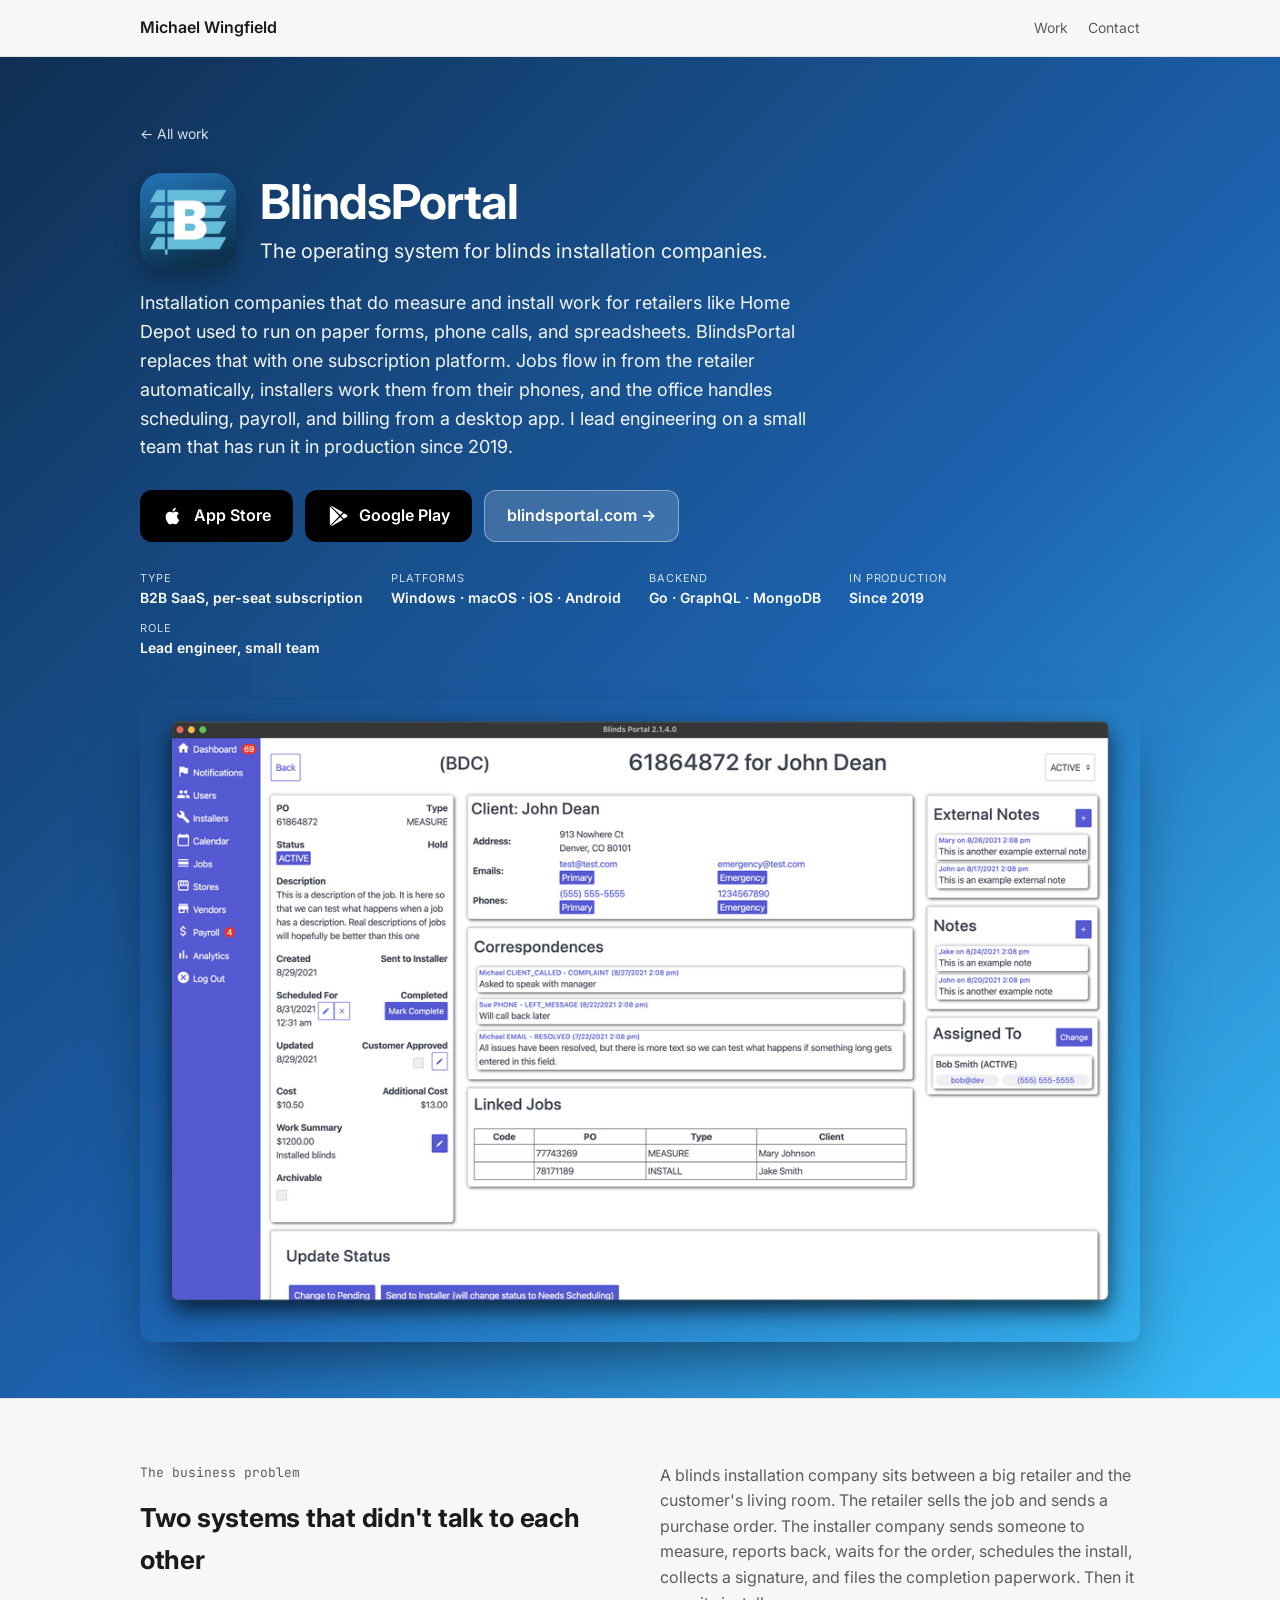
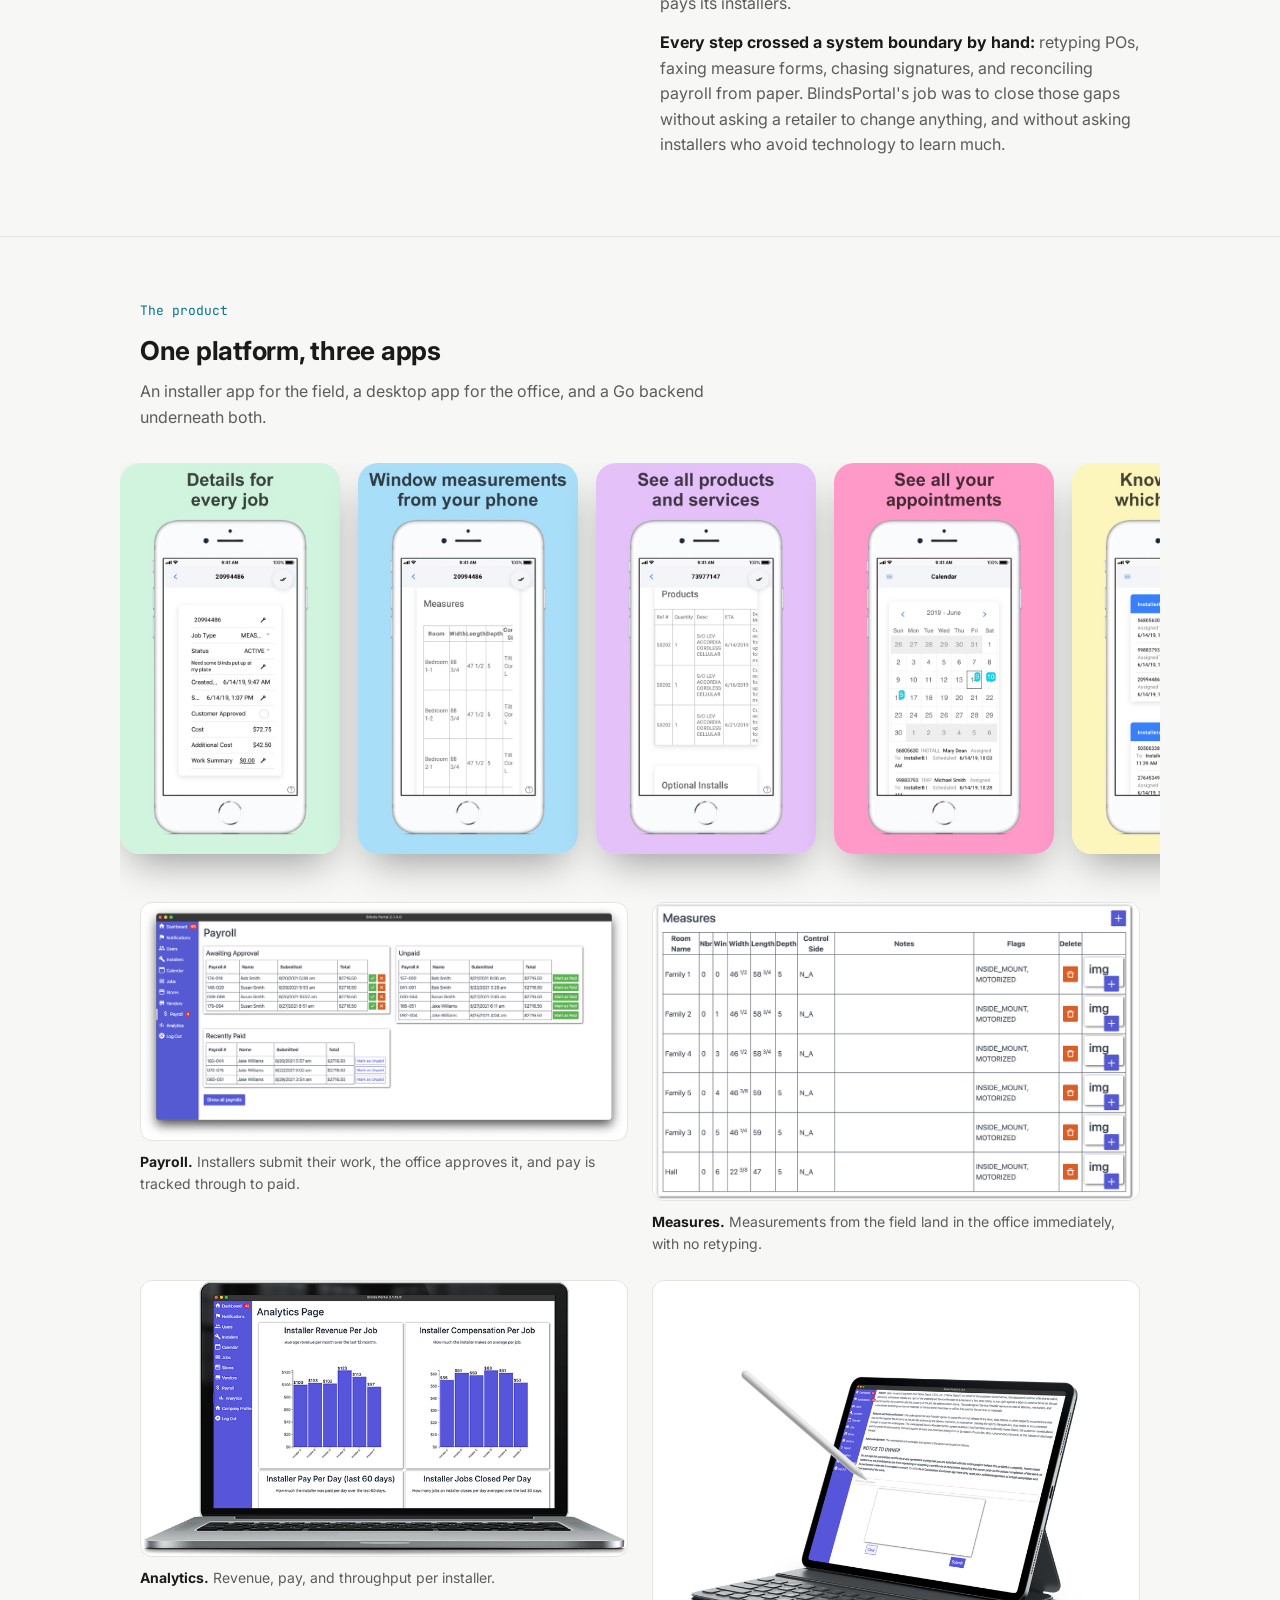
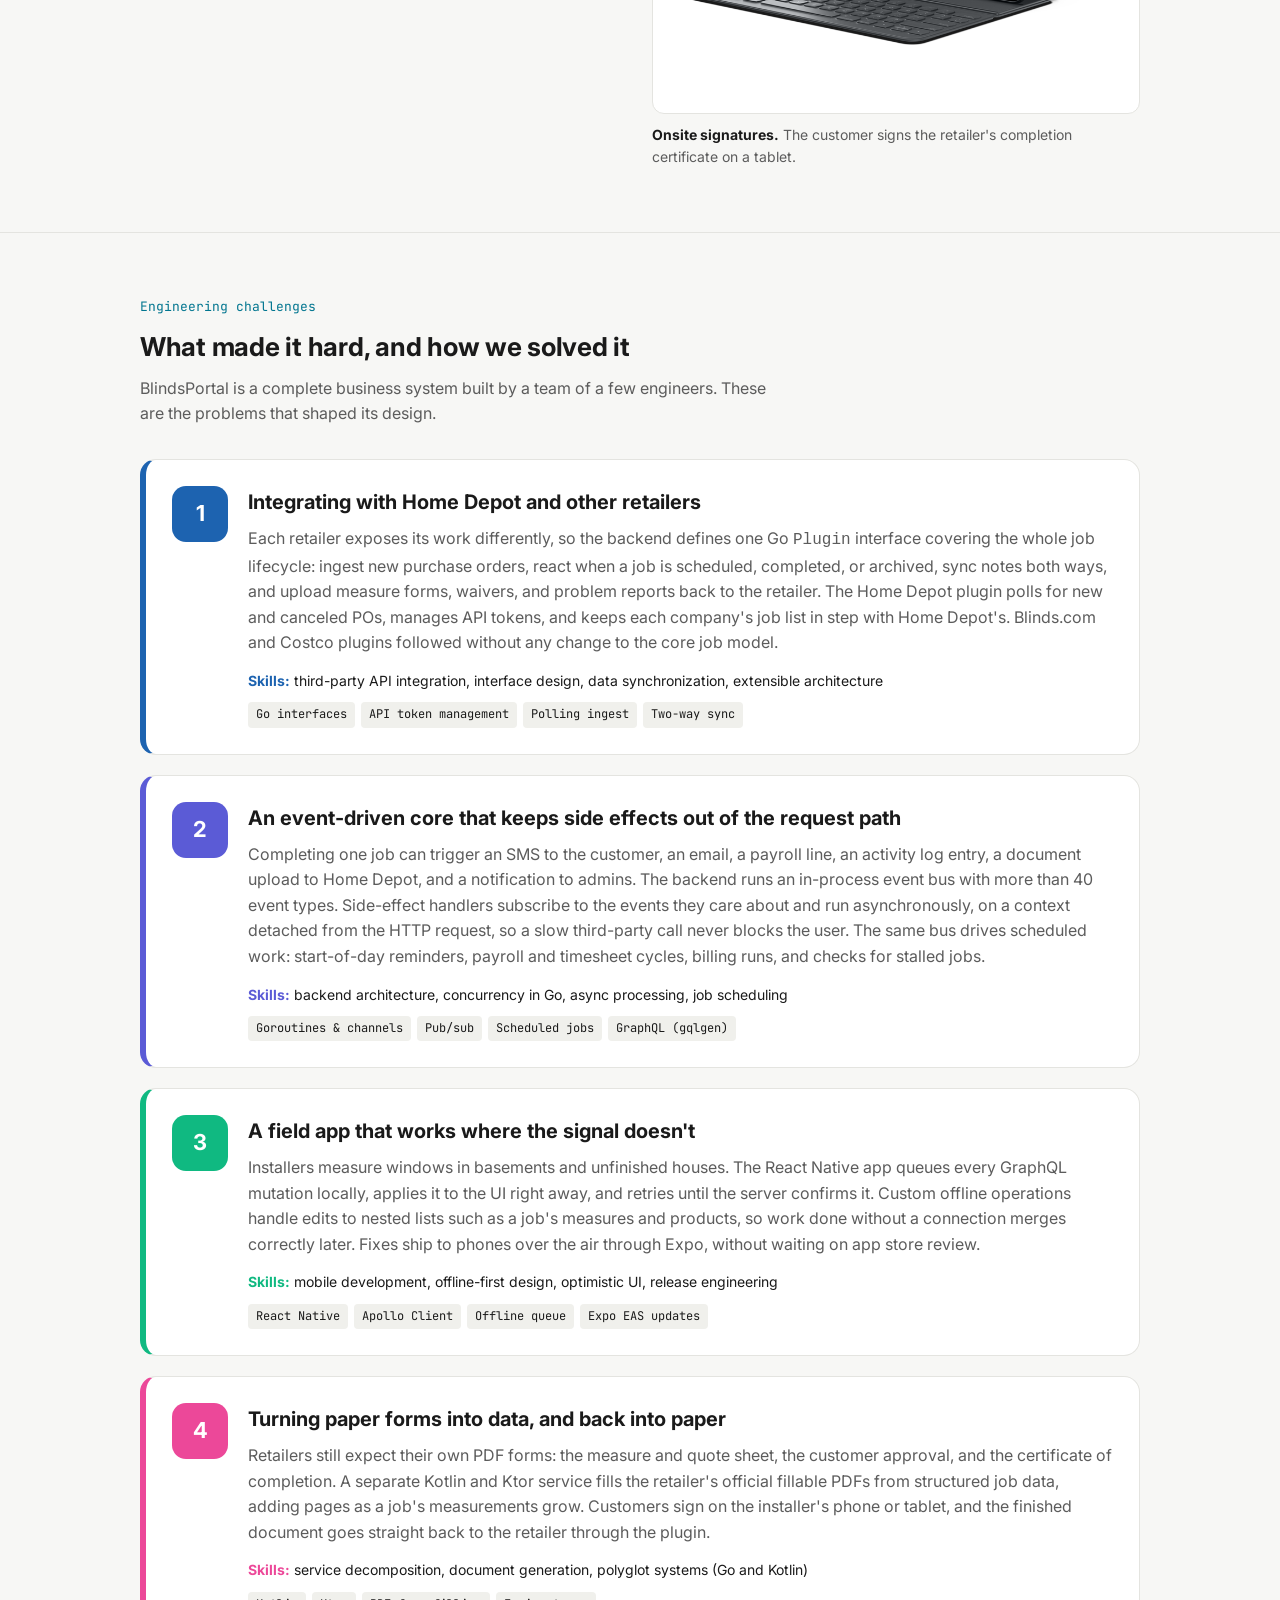
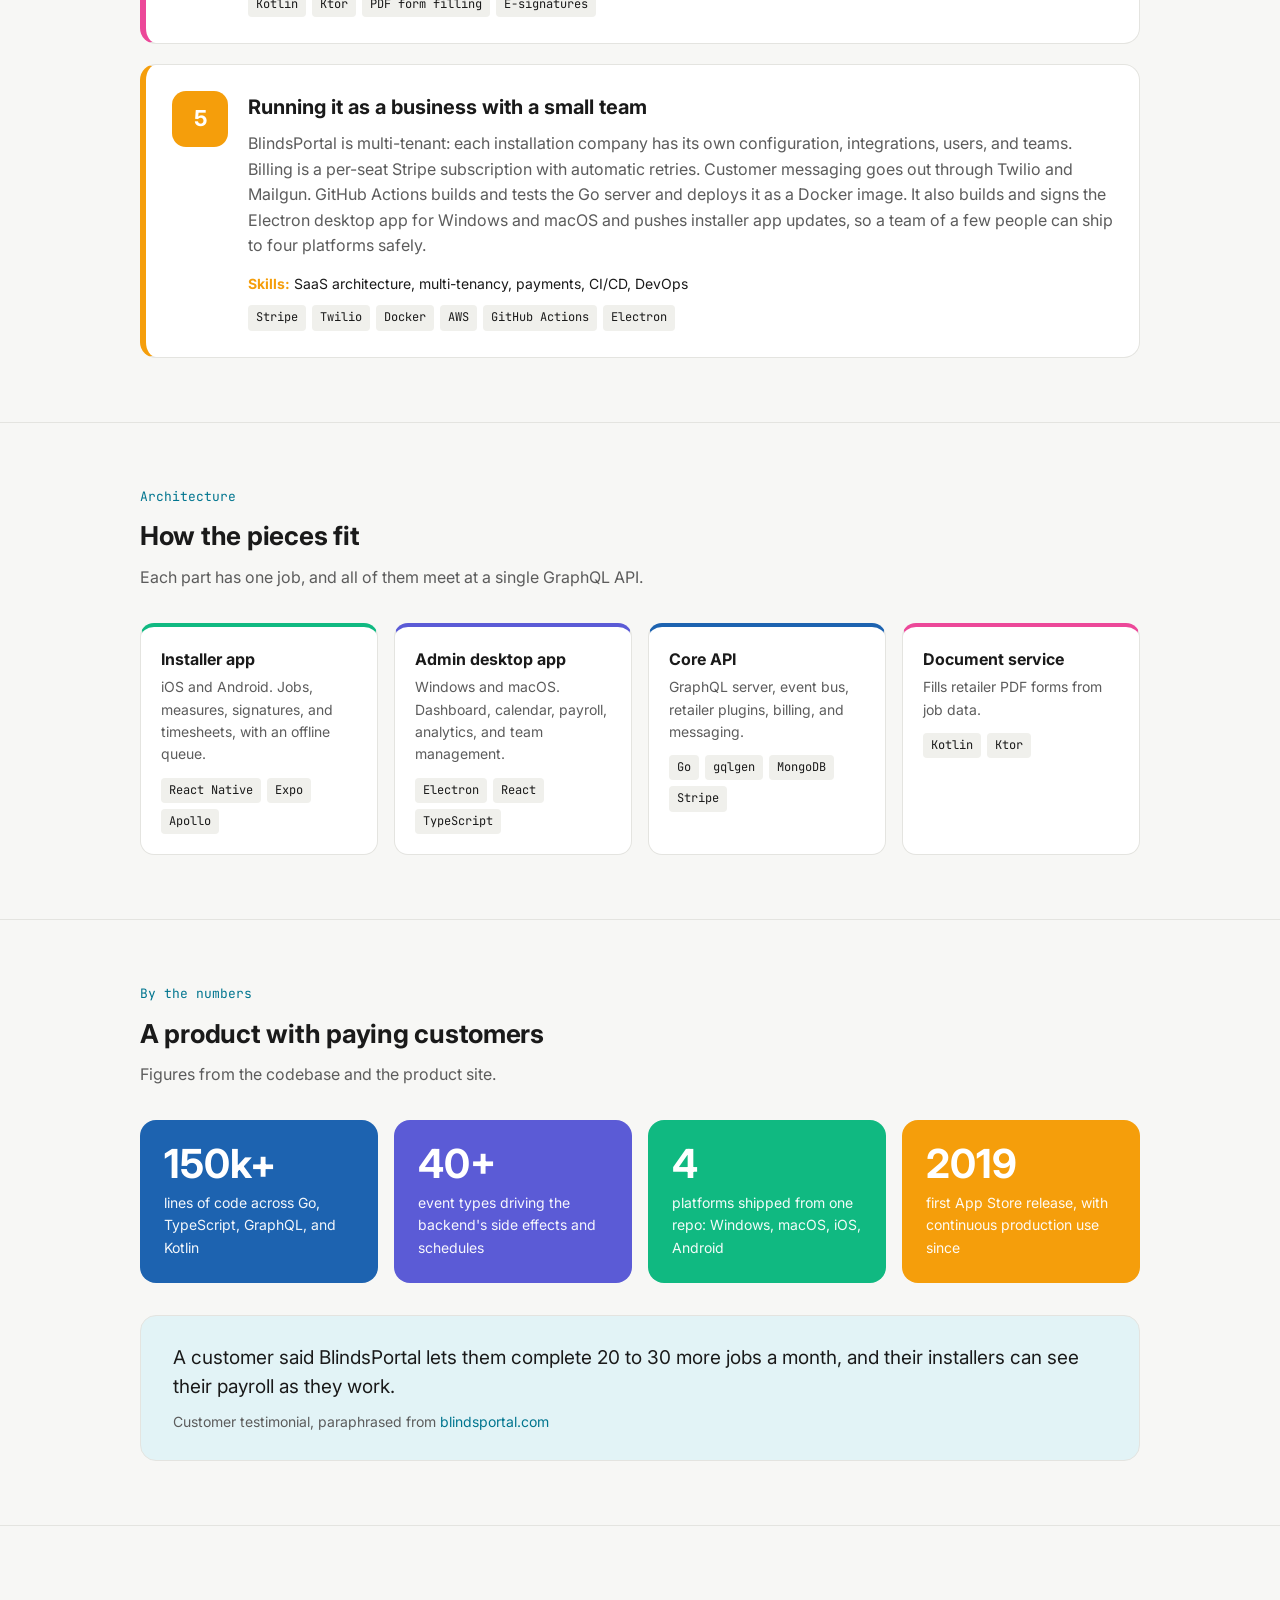
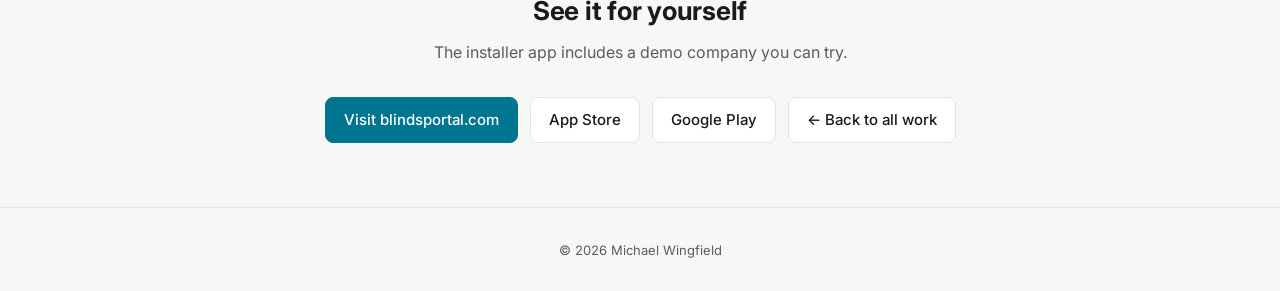
==== projects/blindsportal.html @ b5303414 "Add BlindsPortal case study and showcase tile Add a BlindsPortal case study page with installer app " ====
<!doctype html>
<html lang="en">
<head>
  <meta charset="utf-8">
  <meta name="viewport" content="width=device-width, initial-scale=1">
  <title>BlindsPortal | Michael Wingfield</title>
  <meta name="description" content="How we built BlindsPortal, a SaaS platform that runs blinds installation companies end to end and integrates directly with Home Depot.">
  <meta property="og:title" content="BlindsPortal | Michael Wingfield">
  <meta property="og:description" content="A SaaS platform for blinds installation companies: Go backend, desktop admin app, and iOS and Android installer apps.">
  <meta property="og:image" content="https://kenoshen.github.io/assets/blindsportal/desktop-job-details.png">
  <link rel="icon" href="../assets/blindsportal/icon.png">
  <link rel="preconnect" href="https://fonts.googleapis.com">
  <link rel="preconnect" href="https://fonts.gstatic.com" crossorigin>
  <link href="https://fonts.googleapis.com/css2?family=Inter:wght@400;500;600;700&family=JetBrains+Mono:wght@400;500&display=swap" rel="stylesheet">
  <link rel="stylesheet" href="../assets/css/site.css">
  <style>
    :root {
      --bp-navy: #0f2f52;
      --bp-blue: #1d63b0;
      --bp-sky: #0ea5e9;
      --bp-indigo: #5b5bd6;
      --bp-green: #10b981;
      --bp-pink: #ec4899;
      --bp-amber: #f59e0b;
      --hero-bg: linear-gradient(135deg, var(--bp-navy) 0%, var(--bp-blue) 55%, #38bdf8 100%);
    }
    .hero-desktop { max-width: 1040px; margin: 0 auto; padding: 0 20px 56px; }
    .hero-desktop img { border-radius: 12px; box-shadow: 0 30px 60px -20px rgba(0,0,0,.55); }
    .quote {
      margin: 0; padding: 28px 32px; border-radius: 16px;
      background: var(--accent-soft); border: 1px solid var(--border);
      font-size: 19px; line-height: 1.5;
    }
    .quote cite { display: block; margin-top: 10px; font-size: 14px; font-style: normal; color: var(--muted); }
  </style>
</head>
<body>
  <nav>
    <div class="wrap">
      <a class="brand" href="../index.html">Michael Wingfield</a>
      <ul>
        <li><a href="../index.html#work">Work</a></li>
        <li><a href="../index.html#contact">Contact</a></li>
      </ul>
    </div>
  </nav>

  <header class="case-hero">
    <div class="wrap">
      <a class="back" href="../index.html#work">← All work</a>
      <div class="top">
        <img class="app-icon" src="../assets/blindsportal/icon.png" alt="BlindsPortal app icon">
        <div>
          <h1>BlindsPortal</h1>
          <p class="tagline">The operating system for blinds installation companies.</p>
        </div>
      </div>
      <p class="intro">
        Installation companies that do measure and install work for retailers like Home Depot used to
        run on paper forms, phone calls, and spreadsheets. BlindsPortal replaces that with one
        subscription platform. Jobs flow in from the retailer automatically, installers work them from
        their phones, and the office handles scheduling, payroll, and billing from a desktop app. I
        lead engineering on a small team that has run it in production since 2019.
      </p>
      <div class="store-row">
        <a class="store-btn" href="https://apps.apple.com/us/app/blindsportal/id1464214548">
          <svg viewBox="0 0 24 24" aria-hidden="true"><path d="M16.37 12.6c-.02-2.3 1.88-3.4 1.96-3.46-1.07-1.56-2.73-1.77-3.32-1.8-1.41-.14-2.76.83-3.47.83-.72 0-1.82-.81-2.99-.79-1.54.02-2.96.9-3.75 2.27-1.6 2.78-.41 6.9 1.15 9.15.76 1.1 1.67 2.34 2.86 2.3 1.15-.05 1.58-.74 2.97-.74 1.38 0 1.77.74 2.98.72 1.23-.02 2.01-1.12 2.76-2.23.87-1.28 1.23-2.52 1.25-2.58-.03-.01-2.39-.92-2.4-3.66zM14.1 5.86c.63-.77 1.06-1.83.94-2.9-.91.04-2.02.61-2.67 1.37-.58.67-1.09 1.76-.96 2.8 1.02.08 2.06-.52 2.69-1.27z"/></svg>
          App Store
        </a>
        <a class="store-btn" href="https://play.google.com/store/apps/details?id=com.bytebreakstudios.blindsportal">
          <svg viewBox="0 0 24 24" aria-hidden="true"><path d="M3.6 1.8c-.3.3-.5.8-.5 1.4v17.6c0 .6.2 1.1.5 1.4l9.8-10.2L3.6 1.8zm10.9 11.3 2.8 2.9-11.5 6.6c-.5.3-1 .3-1.4.1l10.1-9.6zm0-2.2L4.4 1.3c.4-.2.9-.2 1.4.1l11.5 6.6-2.8 2.9zm3.9-2 3.2 1.8c.9.5.9 1.9 0 2.4l-3.2 1.8-3-3 3-3z"/></svg>
          Google Play
        </a>
        <a class="store-btn light" href="https://www.blindsportal.com">blindsportal.com →</a>
      </div>
      <ul class="facts">
        <li><span>Type</span><strong>B2B SaaS, per-seat subscription</strong></li>
        <li><span>Platforms</span><strong>Windows · macOS · iOS · Android</strong></li>
        <li><span>Backend</span><strong>Go · GraphQL · MongoDB</strong></li>
        <li><span>In production</span><strong>Since 2019</strong></li>
        <li><span>Role</span><strong>Lead engineer, small team</strong></li>
      </ul>
    </div>
    <div class="hero-desktop">
      <img src="../assets/blindsportal/desktop-job-details.png" alt="BlindsPortal desktop admin app showing a job with client details, correspondence, notes, and linked jobs">
    </div>
  </header>

  <section>
    <div class="wrap split">
      <div>
        <p class="eyebrow">The business problem</p>
        <h2>Two systems that didn't talk to each other</h2>
      </div>
      <div>
        <p>
          A blinds installation company sits between a big retailer and the customer's living room.
          The retailer sells the job and sends a purchase order. The installer company sends someone to
          measure, reports back, waits for the order, schedules the install, collects a signature, and
          files the completion paperwork. Then it pays its installers.
        </p>
        <p>
          <strong>Every step crossed a system boundary by hand:</strong> retyping POs, faxing measure
          forms, chasing signatures, and reconciling payroll from paper. BlindsPortal's job was to close
          those gaps without asking a retailer to change anything, and without asking installers who
          avoid technology to learn much.
        </p>
      </div>
    </div>
  </section>

  <section>
    <div class="wrap">
      <p class="eyebrow">The product</p>
      <h2>One platform, three apps</h2>
      <p class="section-sub">An installer app for the field, a desktop app for the office, and a Go backend underneath both.</p>
    </div>
    <div class="gallery" tabindex="0" aria-label="Installer app screenshots">
      <img src="../assets/blindsportal/phone-1.jpg" alt="Installer app: job details">
      <img src="../assets/blindsportal/phone-2.jpg" alt="Installer app: window measurements entered on a phone">
      <img src="../assets/blindsportal/phone-3.jpg" alt="Installer app: products and services on a job">
      <img src="../assets/blindsportal/phone-4.jpg" alt="Installer app: calendar of appointments">
      <img src="../assets/blindsportal/phone-5.jpg" alt="Installer app: dashboard of who has which job today">
    </div>
    <div class="wrap">
      <div class="screens">
        <figure>
          <img src="../assets/blindsportal/desktop-payroll-overview.png" alt="Payroll screen with approval, unpaid, and recently paid lists" loading="lazy">
          <figcaption><b>Payroll.</b> Installers submit their work, the office approves it, and pay is tracked through to paid.</figcaption>
        </figure>
        <figure>
          <img src="../assets/blindsportal/desktop-measures-admin.png" alt="Measures table in the desktop app" loading="lazy">
          <figcaption><b>Measures.</b> Measurements from the field land in the office immediately, with no retyping.</figcaption>
        </figure>
        <figure>
          <img src="../assets/blindsportal/desktop-analytics.png" alt="Analytics page with installer revenue and compensation charts" loading="lazy">
          <figcaption><b>Analytics.</b> Revenue, pay, and throughput per installer.</figcaption>
        </figure>
        <figure>
          <img src="../assets/blindsportal/desktop-blinds-portal-sign-ipad-1920x1707.png" alt="Customer signing a completion certificate on an iPad" loading="lazy">
          <figcaption><b>Onsite signatures.</b> The customer signs the retailer's completion certificate on a tablet.</figcaption>
        </figure>
      </div>
    </div>
  </section>

  <section>
    <div class="wrap">
      <p class="eyebrow">Engineering challenges</p>
      <h2>What made it hard, and how we solved it</h2>
      <p class="section-sub">BlindsPortal is a complete business system built by a team of a few engineers. These are the problems that shaped its design.</p>

      <div class="challenges">
        <article class="challenge" style="--c: var(--bp-blue)">
          <div class="num">1</div>
          <div>
            <h3>Integrating with Home Depot and other retailers</h3>
            <p>
              Each retailer exposes its work differently, so the backend defines one Go <code>Plugin</code>
              interface covering the whole job lifecycle: ingest new purchase orders, react when a job
              is scheduled, completed, or archived, sync notes both ways, and upload measure forms,
              waivers, and problem reports back to the retailer. The Home Depot plugin polls for new and
              canceled POs, manages API tokens, and keeps each company's job list in step with Home
              Depot's. Blinds.com and Costco plugins followed without any change to the core job model.
            </p>
            <p class="skill"><b>Skills:</b> third-party API integration, interface design, data synchronization, extensible architecture</p>
            <ul class="tags"><li>Go interfaces</li><li>API token management</li><li>Polling ingest</li><li>Two-way sync</li></ul>
          </div>
        </article>

        <article class="challenge" style="--c: var(--bp-indigo)">
          <div class="num">2</div>
          <div>
            <h3>An event-driven core that keeps side effects out of the request path</h3>
            <p>
              Completing one job can trigger an SMS to the customer, an email, a payroll line, an
              activity log entry, a document upload to Home Depot, and a notification to admins. The
              backend runs an in-process event bus with more than 40 event types. Side-effect handlers subscribe to
              the events they care about and run asynchronously, on a context detached from the HTTP
              request, so a slow third-party call never blocks the user. The same bus drives scheduled
              work: start-of-day reminders, payroll and timesheet cycles, billing runs, and checks for
              stalled jobs.
            </p>
            <p class="skill"><b>Skills:</b> backend architecture, concurrency in Go, async processing, job scheduling</p>
            <ul class="tags"><li>Goroutines &amp; channels</li><li>Pub/sub</li><li>Scheduled jobs</li><li>GraphQL (gqlgen)</li></ul>
          </div>
        </article>

        <article class="challenge" style="--c: var(--bp-green)">
          <div class="num">3</div>
          <div>
            <h3>A field app that works where the signal doesn't</h3>
            <p>
              Installers measure windows in basements and unfinished houses. The React Native app queues
              every GraphQL mutation locally, applies it to the UI right away, and retries until the
              server confirms it. Custom offline operations handle edits to nested lists such as a job's
              measures and products, so work done without a connection merges correctly later. Fixes ship
              to phones over the air through Expo, without waiting on app store review.
            </p>
            <p class="skill"><b>Skills:</b> mobile development, offline-first design, optimistic UI, release engineering</p>
            <ul class="tags"><li>React Native</li><li>Apollo Client</li><li>Offline queue</li><li>Expo EAS updates</li></ul>
          </div>
        </article>

        <article class="challenge" style="--c: var(--bp-pink)">
          <div class="num">4</div>
          <div>
            <h3>Turning paper forms into data, and back into paper</h3>
            <p>
              Retailers still expect their own PDF forms: the measure and quote sheet, the customer
              approval, and the certificate of completion. A separate Kotlin and Ktor service
              fills the retailer's official fillable PDFs from structured job data, adding pages as a job's
              measurements grow. Customers sign on the installer's phone or tablet, and the finished
              document goes straight back to the retailer through the plugin.
            </p>
            <p class="skill"><b>Skills:</b> service decomposition, document generation, polyglot systems (Go and Kotlin)</p>
            <ul class="tags"><li>Kotlin</li><li>Ktor</li><li>PDF form filling</li><li>E-signatures</li></ul>
          </div>
        </article>

        <article class="challenge" style="--c: var(--bp-amber)">
          <div class="num">5</div>
          <div>
            <h3>Running it as a business with a small team</h3>
            <p>
              BlindsPortal is multi-tenant: each installation company has its own configuration,
              integrations, users, and teams. Billing is a per-seat Stripe subscription with automatic
              retries. Customer messaging goes out through Twilio and Mailgun. GitHub Actions builds and
              tests the Go server and deploys it as a Docker image. It also builds and signs the
              Electron desktop app for Windows and macOS and pushes installer app updates, so a team of a few
              people can ship to four platforms safely.
            </p>
            <p class="skill"><b>Skills:</b> SaaS architecture, multi-tenancy, payments, CI/CD, DevOps</p>
            <ul class="tags"><li>Stripe</li><li>Twilio</li><li>Docker</li><li>AWS</li><li>GitHub Actions</li><li>Electron</li></ul>
          </div>
        </article>
      </div>
    </div>
  </section>

  <section>
    <div class="wrap">
      <p class="eyebrow">Architecture</p>
      <h2>How the pieces fit</h2>
      <p class="section-sub">Each part has one job, and all of them meet at a single GraphQL API.</p>
      <div class="stack">
        <div class="layer" style="--c: var(--bp-green)">
          <h3>Installer app</h3>
          <p>iOS and Android. Jobs, measures, signatures, and timesheets, with an offline queue.</p>
          <ul class="tags"><li>React Native</li><li>Expo</li><li>Apollo</li></ul>
        </div>
        <div class="layer" style="--c: var(--bp-indigo)">
          <h3>Admin desktop app</h3>
          <p>Windows and macOS. Dashboard, calendar, payroll, analytics, and team management.</p>
          <ul class="tags"><li>Electron</li><li>React</li><li>TypeScript</li></ul>
        </div>
        <div class="layer" style="--c: var(--bp-blue)">
          <h3>Core API</h3>
          <p>GraphQL server, event bus, retailer plugins, billing, and messaging.</p>
          <ul class="tags"><li>Go</li><li>gqlgen</li><li>MongoDB</li><li>Stripe</li></ul>
        </div>
        <div class="layer" style="--c: var(--bp-pink)">
          <h3>Document service</h3>
          <p>Fills retailer PDF forms from job data.</p>
          <ul class="tags"><li>Kotlin</li><li>Ktor</li></ul>
        </div>
      </div>
    </div>
  </section>

  <section>
    <div class="wrap">
      <p class="eyebrow">By the numbers</p>
      <h2>A product with paying customers</h2>
      <p class="section-sub">Figures from the codebase and the product site.</p>
      <div class="stats">
        <div class="stat" style="background: var(--bp-blue)"><div class="big">150k+</div><p>lines of code across Go, TypeScript, GraphQL, and Kotlin</p></div>
        <div class="stat" style="background: var(--bp-indigo)"><div class="big">40+</div><p>event types driving the backend's side effects and schedules</p></div>
        <div class="stat" style="background: var(--bp-green)"><div class="big">4</div><p>platforms shipped from one repo: Windows, macOS, iOS, Android</p></div>
        <div class="stat" style="background: var(--bp-amber)"><div class="big">2019</div><p>first App Store release, with continuous production use since</p></div>
      </div>
      <blockquote class="quote" style="margin-top:32px">
        A customer said BlindsPortal lets them complete 20 to 30 more jobs a month, and their installers can see their payroll as they work.
        <cite>Customer testimonial, paraphrased from <a href="https://www.blindsportal.com">blindsportal.com</a></cite>
      </blockquote>
    </div>
  </section>

  <section class="next">
    <div class="wrap">
      <h2>See it for yourself</h2>
      <p class="section-sub">The installer app includes a demo company you can try.</p>
      <div class="cta">
        <a class="btn primary" href="https://www.blindsportal.com">Visit blindsportal.com</a>
        <a class="btn" href="https://apps.apple.com/us/app/blindsportal/id1464214548">App Store</a>
        <a class="btn" href="https://play.google.com/store/apps/details?id=com.bytebreakstudios.blindsportal">Google Play</a>
        <a class="btn" href="../index.html#work">← Back to all work</a>
      </div>
    </div>
  </section>

  <footer>© 2026 Michael Wingfield</footer>
</body>
</html>
---- assets/css/site.css ----
:root {
  --bg: #f7f7f5;
  --surface: #ffffff;
  --text: #1a1a1a;
  --muted: #5c5c5c;
  --border: #e4e4e0;
  --accent: #00758f;
  --accent-soft: #e2f3f6;
  --tag-bg: #f0f0ec;
  --on-accent: #ffffff;
}
@media (prefers-color-scheme: dark) {
  :root {
    --bg: #0f1113;
    --surface: #171a1d;
    --text: #e8e8e6;
    --muted: #9a9a96;
    --border: #262a2e;
    --accent: #4fc3dc;
    --accent-soft: #12303a;
    --tag-bg: #1f2327;
    --on-accent: #0f1113;
  }
}
* { box-sizing: border-box; }
html { scroll-behavior: smooth; }
body {
  margin: 0;
  background: var(--bg);
  color: var(--text);
  font: 16px/1.6 Inter, system-ui, -apple-system, sans-serif;
  -webkit-font-smoothing: antialiased;
}
img { max-width: 100%; display: block; }
a { color: var(--accent); text-decoration: none; }
a:hover { text-decoration: underline; }
.wrap { max-width: 1040px; margin: 0 auto; padding: 0 20px; }

nav {
  position: sticky; top: 0; z-index: 10;
  background: color-mix(in srgb, var(--bg) 85%, transparent);
  backdrop-filter: blur(8px);
  border-bottom: 1px solid var(--border);
}
nav .wrap { display: flex; justify-content: space-between; align-items: center; height: 56px; }
nav .brand { font-weight: 600; color: var(--text); }
nav ul { display: flex; gap: 20px; list-style: none; margin: 0; padding: 0; font-size: 14px; }
nav ul a { color: var(--muted); }
nav ul a:hover { color: var(--text); text-decoration: none; }

h1 { font-size: clamp(32px, 6vw, 48px); line-height: 1.1; margin: 0 0 16px; letter-spacing: -0.02em; }
h2 { font-size: 26px; margin: 0 0 8px; letter-spacing: -0.01em; }
.eyebrow { font-family: "JetBrains Mono", monospace; font-size: 13px; color: var(--accent); margin: 0 0 8px; }
.section-sub { color: var(--muted); margin: 0 0 32px; max-width: 640px; }
section { padding: 64px 0; border-top: 1px solid var(--border); }

.cta { display: flex; flex-wrap: wrap; gap: 12px; }
.btn {
  display: inline-flex; align-items: center; gap: 8px;
  padding: 10px 18px; border-radius: 8px; font-weight: 500; font-size: 15px;
  border: 1px solid var(--border); color: var(--text); background: var(--surface);
}
.btn:hover { text-decoration: none; border-color: var(--accent); }
.btn.primary { background: var(--accent); color: var(--on-accent); border-color: var(--accent); }
.btn svg { width: 18px; height: 18px; fill: currentColor; }

.tags { display: flex; flex-wrap: wrap; gap: 6px; list-style: none; margin: 0; padding: 0; }
.tags li { font-family: "JetBrains Mono", monospace; font-size: 12px; background: var(--tag-bg); padding: 3px 8px; border-radius: 4px; }

footer { padding: 32px 0; text-align: center; color: var(--muted); font-size: 13px; border-top: 1px solid var(--border); }

/* Project showcase tiles (home page) */
.showcase {
  position: relative; overflow: hidden;
  display: grid; grid-template-columns: 1fr 1fr; align-items: center; gap: 24px;
  min-height: 380px; padding: 40px;
  border-radius: 24px; color: #fff;
  box-shadow: 0 20px 50px -20px rgba(30, 60, 140, .45);
  transition: transform .25s ease, box-shadow .25s ease;
}
.showcase:hover { text-decoration: none; transform: translateY(-4px); box-shadow: 0 28px 60px -20px rgba(30, 60, 140, .6); }
.showcase .badge-row { display: flex; align-items: center; gap: 14px; margin-bottom: 18px; }
.showcase .app-icon { width: 64px; height: 64px; border-radius: 15px; box-shadow: 0 6px 16px rgba(0,0,0,.25); }
.showcase .kicker { font-size: 13px; font-weight: 600; text-transform: uppercase; letter-spacing: .08em; opacity: .9; }
.showcase h3 { font-size: clamp(30px, 5vw, 42px); line-height: 1.05; margin: 0 0 12px; letter-spacing: -0.02em; }
.showcase p { font-size: 17px; margin: 0 0 20px; opacity: .95; max-width: 420px; }
.showcase .pills { display: flex; flex-wrap: wrap; gap: 8px; margin-bottom: 26px; list-style: none; padding: 0; }
.showcase .pills li { font-size: 13px; font-weight: 500; padding: 4px 12px; border-radius: 999px; background: rgba(255,255,255,.18); border: 1px solid rgba(255,255,255,.3); }
.showcase .go {
  display: inline-flex; align-items: center; gap: 8px;
  font-weight: 600; padding: 12px 20px; border-radius: 999px;
  background: #fff; color: #1e3a8a;
  transition: gap .2s ease;
}
.showcase:hover .go { gap: 14px; }
.showcase .shots { position: relative; height: 340px; }
.showcase .shots img {
  position: absolute; top: 50%; left: 50%;
  width: 150px; border-radius: 16px;
  box-shadow: 0 16px 36px rgba(0,0,0,.3);
  transition: transform .35s ease;
}
.showcase .shots img:nth-child(1) { transform: translate(-130%, -46%) rotate(-8deg); }
.showcase .shots img:nth-child(2) { transform: translate(-50%, -54%); z-index: 2; width: 165px; }
.showcase .shots img:nth-child(3) { transform: translate(30%, -46%) rotate(8deg); }
.showcase:hover .shots img:nth-child(1) { transform: translate(-145%, -46%) rotate(-11deg); }
.showcase:hover .shots img:nth-child(2) { transform: translate(-50%, -58%) scale(1.03); }
.showcase:hover .shots img:nth-child(3) { transform: translate(45%, -46%) rotate(11deg); }
.showcase .sparkle { position: absolute; color: #facc15; opacity: .9; pointer-events: none; }

.showcase.hichore { background: linear-gradient(135deg, #14b8a6 0%, #2f8fe0 50%, #8b5cf6 100%); }
.showcase.blindsportal { background: linear-gradient(135deg, #0f2f52 0%, #1d63b0 55%, #38bdf8 100%); }

/* Desktop + phone composition for SaaS tiles */
.showcase .shots.devices img { width: auto; border-radius: 10px; }
.showcase .shots.devices img:nth-child(1) { width: 92%; transform: translate(-56%, -60%); }
.showcase .shots.devices img:nth-child(2) { width: 118px; transform: translate(40%, -18%) rotate(5deg); z-index: 2; border-radius: 14px; }
.showcase .shots.devices img:nth-child(3) { width: 108px; transform: translate(-150%, -10%) rotate(-6deg); z-index: 2; border-radius: 14px; }
.showcase:hover .shots.devices img:nth-child(1) { transform: translate(-56%, -64%) scale(1.02); }
.showcase:hover .shots.devices img:nth-child(2) { transform: translate(52%, -20%) rotate(8deg); }
.showcase:hover .shots.devices img:nth-child(3) { transform: translate(-165%, -12%) rotate(-9deg); }

@media (max-width: 760px) {
  .showcase { grid-template-columns: 1fr; padding: 28px 22px; }
  .showcase .shots { height: 280px; }
  .showcase .shots img { width: 120px; }
  .showcase .shots img:nth-child(2) { width: 132px; }
  .showcase .shots.devices img:nth-child(1) { width: 100%; }
  .showcase .shots.devices img:nth-child(2) { width: 96px; }
  .showcase .shots.devices img:nth-child(3) { width: 88px; }
}

/* Case study pages. Each page sets --hero-bg and its own accent colors. */
.case-hero {
  color: #fff;
  background: var(--hero-bg);
  padding: 64px 0 0;
  overflow: hidden;
}
.case-hero .back { color: rgba(255,255,255,.85); font-size: 14px; display: inline-block; margin-bottom: 28px; }
.case-hero .top { display: flex; gap: 24px; align-items: center; margin-bottom: 20px; }
.case-hero .app-icon { width: 96px; height: 96px; border-radius: 22px; box-shadow: 0 10px 24px rgba(0,0,0,.25); flex-shrink: 0; }
.case-hero h1 { margin: 0 0 6px; }
.case-hero .tagline { font-size: 20px; opacity: .95; margin: 0; }
.case-hero .intro { font-size: 18px; max-width: 680px; margin: 0 0 28px; opacity: .95; }
.store-row { display: flex; flex-wrap: wrap; gap: 12px; }
.store-btn {
  display: inline-flex; align-items: center; gap: 10px;
  background: #000; color: #fff; padding: 12px 22px; border-radius: 12px;
  font-weight: 600; font-size: 16px;
}
.store-btn:hover { text-decoration: none; background: #1a1a1a; }
.store-btn.light { background: rgba(255,255,255,.16); border: 1px solid rgba(255,255,255,.4); }
.store-btn.light:hover { background: rgba(255,255,255,.26); }
.store-btn svg { width: 22px; height: 22px; fill: #fff; }
.facts { display: flex; flex-wrap: wrap; gap: 10px 28px; margin: 28px 0 40px; padding: 0; list-style: none; font-size: 14px; }
.facts li span { display: block; text-transform: uppercase; letter-spacing: .08em; font-size: 11px; opacity: .8; }
.facts li strong { font-weight: 600; }

.gallery {
  display: flex; gap: 18px; overflow-x: auto; scroll-snap-type: x mandatory;
  padding: 0 20px 48px; margin: 0 auto; max-width: 1040px;
  scrollbar-width: thin;
}
.gallery img {
  flex: 0 0 auto; width: 220px; border-radius: 20px; scroll-snap-align: start;
  box-shadow: 0 18px 40px -12px rgba(0,0,0,.4);
}

.split { display: grid; grid-template-columns: 1fr 1fr; gap: 40px; align-items: start; }
.split p { color: var(--muted); margin: 0 0 14px; }
.split p strong { color: var(--text); }

.challenges { display: grid; gap: 20px; }
.challenge {
  display: grid; grid-template-columns: 56px 1fr; gap: 20px;
  background: var(--surface); border: 1px solid var(--border); border-radius: 16px; padding: 26px;
  border-left: 6px solid var(--c);
}
.challenge .num {
  width: 56px; height: 56px; border-radius: 14px; display: grid; place-items: center;
  background: var(--c); color: #fff; font-weight: 700; font-size: 22px;
}
.challenge h3 { margin: 0 0 8px; font-size: 20px; }
.challenge p { margin: 0 0 12px; color: var(--muted); }
.challenge .skill { font-size: 14px; margin: 14px 0 10px; color: var(--text); }
.challenge .skill b { color: var(--c); }

.stats { display: grid; grid-template-columns: repeat(auto-fit, minmax(200px, 1fr)); gap: 16px; }
.stat { border-radius: 16px; padding: 24px; color: #fff; }
.stat .big { font-size: 40px; font-weight: 700; line-height: 1; margin-bottom: 8px; }
.stat p { margin: 0; font-size: 14px; opacity: .95; }

.screens { display: grid; grid-template-columns: repeat(2, 1fr); gap: 24px; }
.screens figure { margin: 0; }
.screens img { border-radius: 12px; border: 1px solid var(--border); background: #fff; }
.screens figcaption { font-size: 14px; color: var(--muted); margin-top: 10px; }
.screens figcaption b { color: var(--text); }
.screens .wide { grid-column: 1 / -1; }

.stack { display: grid; grid-template-columns: repeat(auto-fit, minmax(220px, 1fr)); gap: 16px; }
.stack .layer { background: var(--surface); border: 1px solid var(--border); border-radius: 14px; padding: 20px; border-top: 4px solid var(--c); }
.stack .layer h3 { margin: 0 0 4px; font-size: 16px; }
.stack .layer p { margin: 0 0 12px; font-size: 14px; color: var(--muted); }

.next { text-align: center; }
.next .cta { justify-content: center; }
.next .section-sub { margin-left: auto; margin-right: auto; }

@media (max-width: 760px) {
  .split { grid-template-columns: 1fr; gap: 16px; }
  .challenge { grid-template-columns: 1fr; padding: 22px; }
  .case-hero .top { flex-direction: column; align-items: flex-start; }
  .case-hero .app-icon { width: 76px; height: 76px; border-radius: 18px; }
  .gallery img { width: 170px; }
  .screens { grid-template-columns: 1fr; }
}
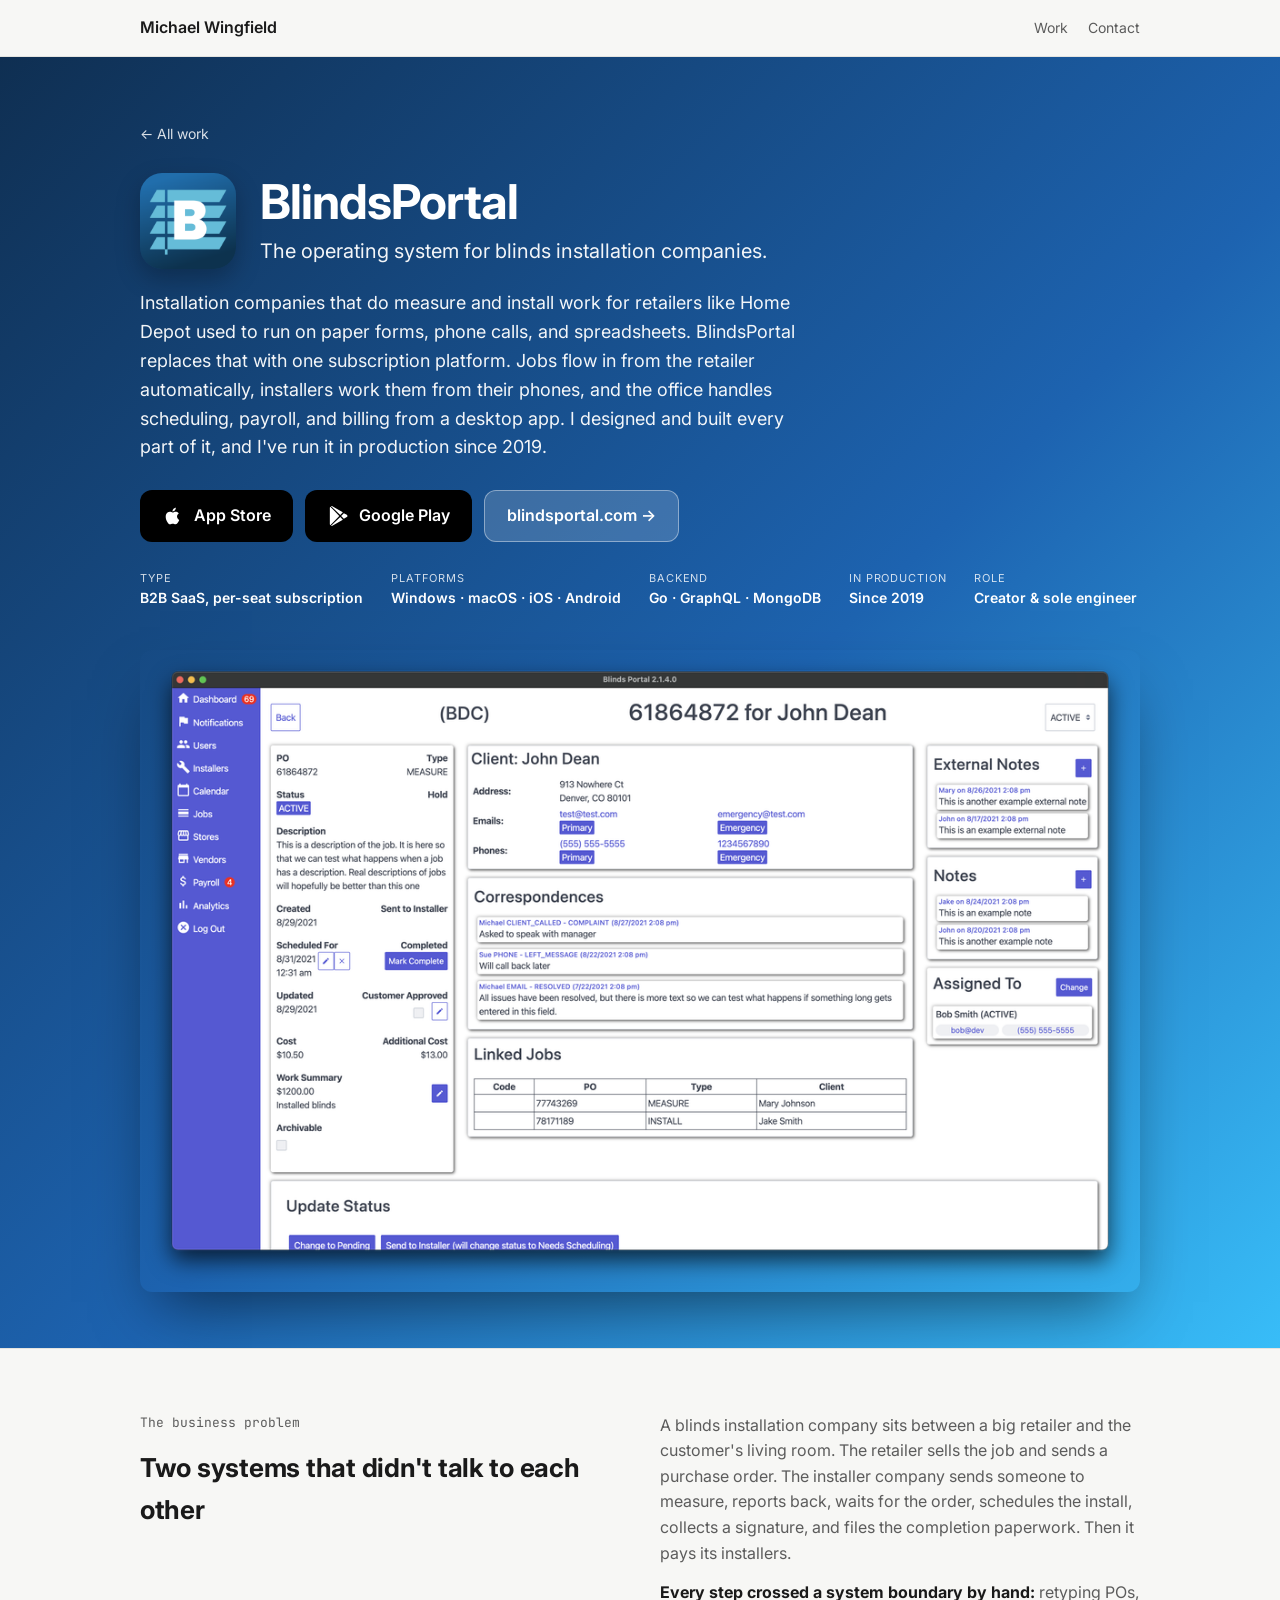
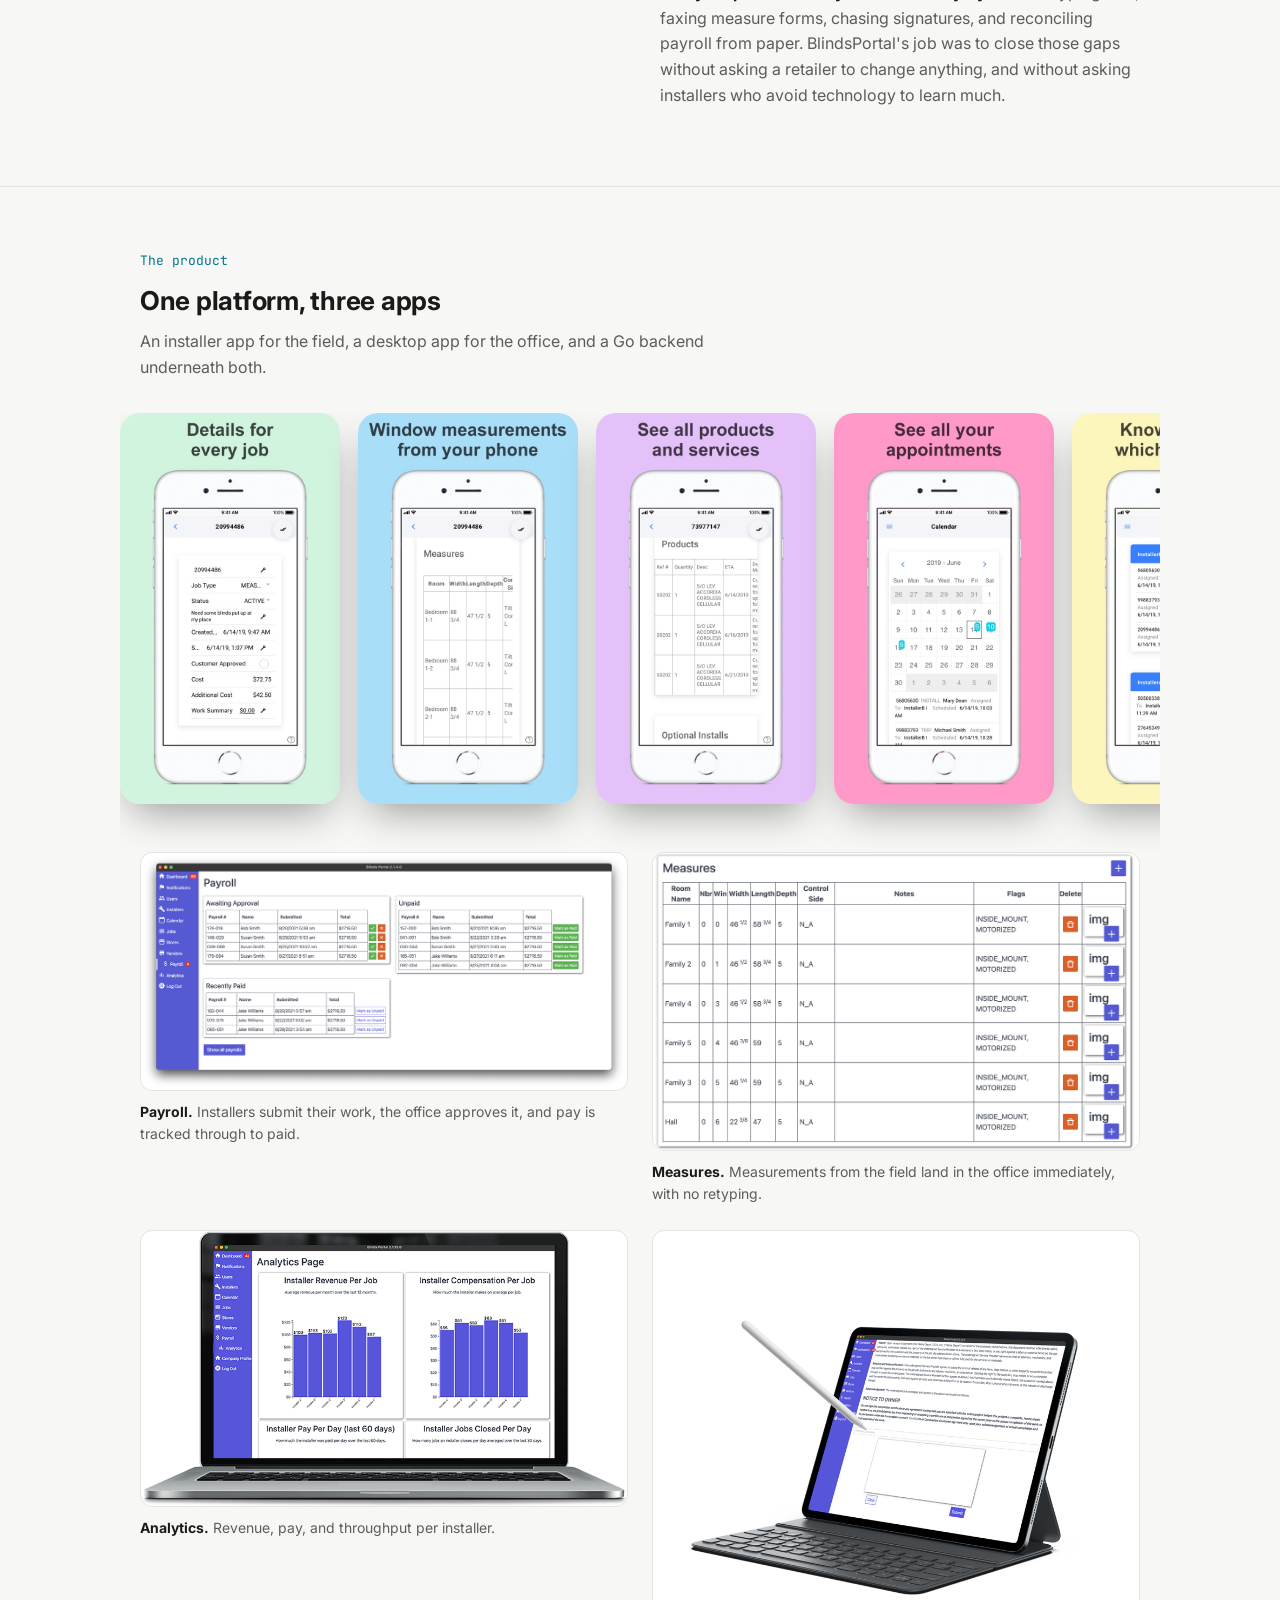
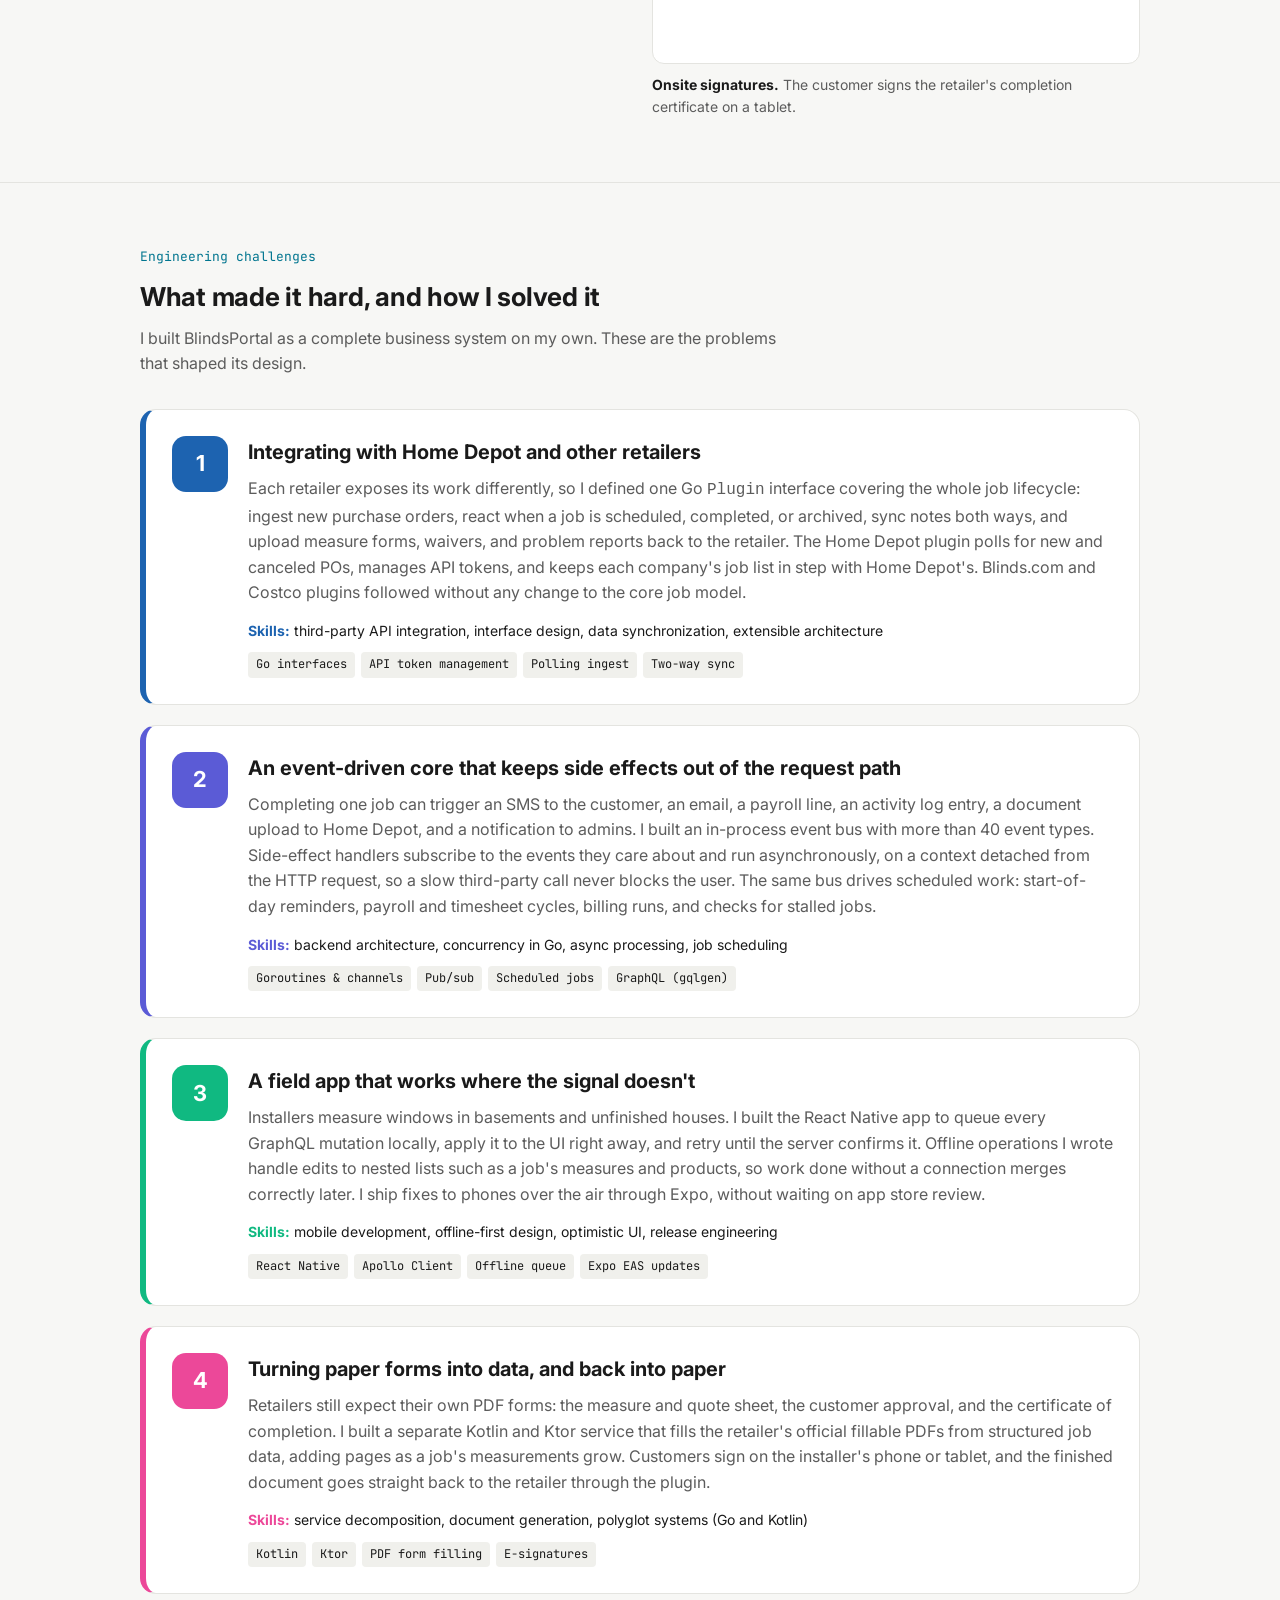
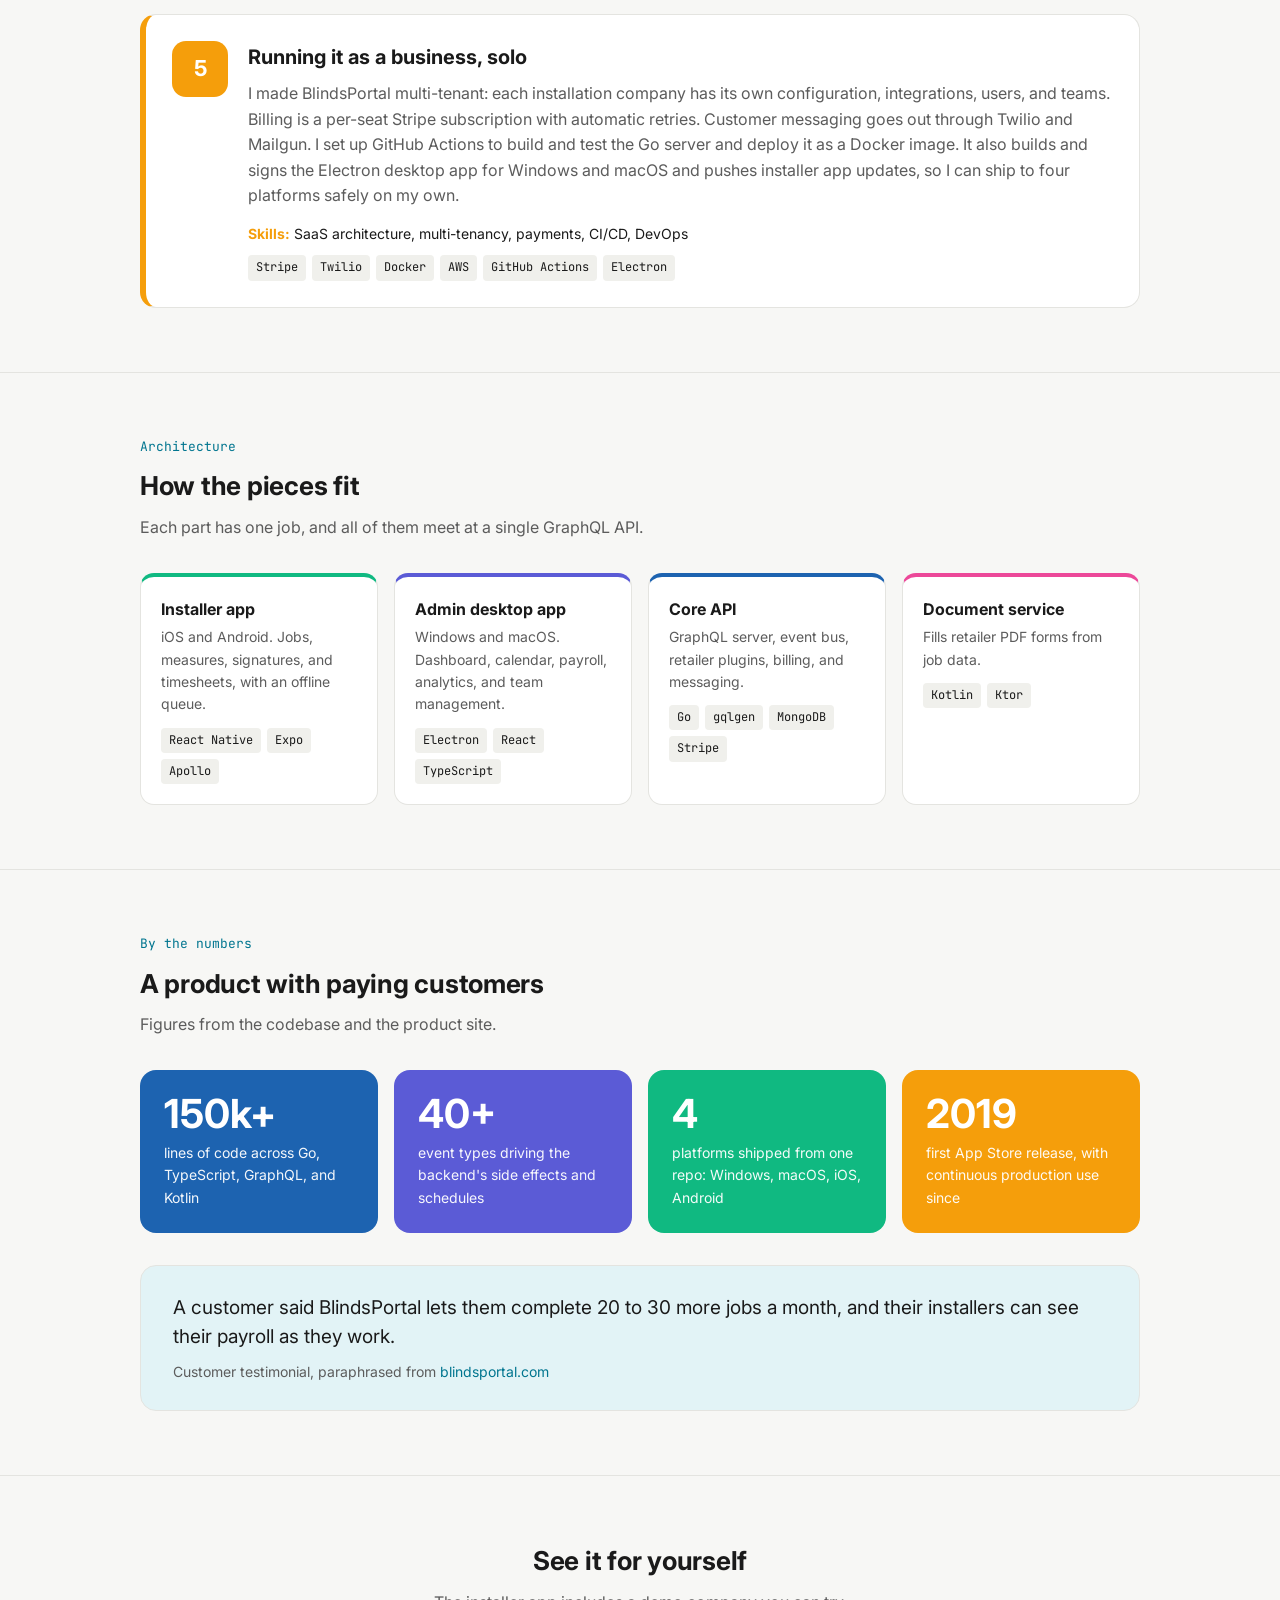
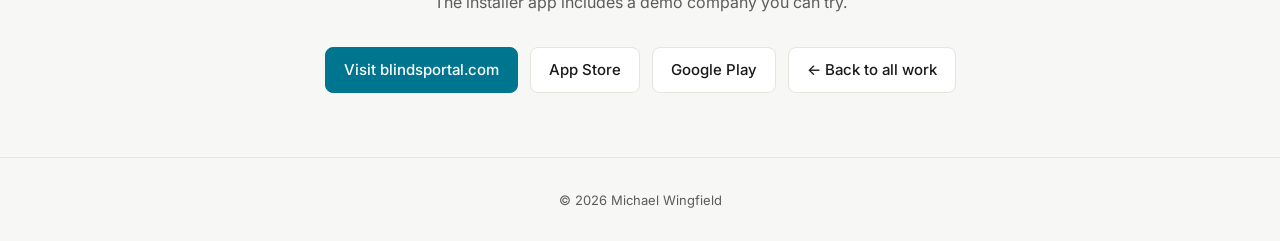
==== commit c6b738e9: "Write BlindsPortal case study in first person Co-Authored-By: Claude Opus 5.5 <noreply@anthropic.com" ====
--- a/projects/blindsportal.html
+++ b/projects/blindsportal.html
@@ -4,7 +4,7 @@
   <meta charset="utf-8">
   <meta name="viewport" content="width=device-width, initial-scale=1">
   <title>BlindsPortal | Michael Wingfield</title>
-  <meta name="description" content="How we built BlindsPortal, a SaaS platform that runs blinds installation companies end to end and integrates directly with Home Depot.">
+  <meta name="description" content="How I built BlindsPortal, a SaaS platform that runs blinds installation companies end to end and integrates directly with Home Depot.">
   <meta property="og:title" content="BlindsPortal | Michael Wingfield">
   <meta property="og:description" content="A SaaS platform for blinds installation companies: Go backend, desktop admin app, and iOS and Android installer apps.">
   <meta property="og:image" content="https://kenoshen.github.io/assets/blindsportal/desktop-job-details.png">
@@ -60,7 +60,7 @@
         run on paper forms, phone calls, and spreadsheets. BlindsPortal replaces that with one
         subscription platform. Jobs flow in from the retailer automatically, installers work them from
         their phones, and the office handles scheduling, payroll, and billing from a desktop app. I
-        lead engineering on a small team that has run it in production since 2019.
+        designed and built every part of it, and I've run it in production since 2019.
       </p>
       <div class="store-row">
         <a class="store-btn" href="https://apps.apple.com/us/app/blindsportal/id1464214548">
@@ -78,7 +78,7 @@
         <li><span>Platforms</span><strong>Windows · macOS · iOS · Android</strong></li>
         <li><span>Backend</span><strong>Go · GraphQL · MongoDB</strong></li>
         <li><span>In production</span><strong>Since 2019</strong></li>
-        <li><span>Role</span><strong>Lead engineer, small team</strong></li>
+        <li><span>Role</span><strong>Creator &amp; sole engineer</strong></li>
       </ul>
     </div>
     <div class="hero-desktop">
@@ -147,8 +147,8 @@
   <section>
     <div class="wrap">
       <p class="eyebrow">Engineering challenges</p>
-      <h2>What made it hard, and how we solved it</h2>
-      <p class="section-sub">BlindsPortal is a complete business system built by a team of a few engineers. These are the problems that shaped its design.</p>
+      <h2>What made it hard, and how I solved it</h2>
+      <p class="section-sub">I built BlindsPortal as a complete business system on my own. These are the problems that shaped its design.</p>
 
       <div class="challenges">
         <article class="challenge" style="--c: var(--bp-blue)">
@@ -156,7 +156,7 @@
           <div>
             <h3>Integrating with Home Depot and other retailers</h3>
             <p>
-              Each retailer exposes its work differently, so the backend defines one Go <code>Plugin</code>
+              Each retailer exposes its work differently, so I defined one Go <code>Plugin</code>
               interface covering the whole job lifecycle: ingest new purchase orders, react when a job
               is scheduled, completed, or archived, sync notes both ways, and upload measure forms,
               waivers, and problem reports back to the retailer. The Home Depot plugin polls for new and
@@ -174,8 +174,8 @@
             <h3>An event-driven core that keeps side effects out of the request path</h3>
             <p>
               Completing one job can trigger an SMS to the customer, an email, a payroll line, an
-              activity log entry, a document upload to Home Depot, and a notification to admins. The
-              backend runs an in-process event bus with more than 40 event types. Side-effect handlers subscribe to
+              activity log entry, a document upload to Home Depot, and a notification to admins. I
+              built an in-process event bus with more than 40 event types. Side-effect handlers subscribe to
               the events they care about and run asynchronously, on a context detached from the HTTP
               request, so a slow third-party call never blocks the user. The same bus drives scheduled
               work: start-of-day reminders, payroll and timesheet cycles, billing runs, and checks for
@@ -191,10 +191,10 @@
           <div>
             <h3>A field app that works where the signal doesn't</h3>
             <p>
-              Installers measure windows in basements and unfinished houses. The React Native app queues
-              every GraphQL mutation locally, applies it to the UI right away, and retries until the
-              server confirms it. Custom offline operations handle edits to nested lists such as a job's
-              measures and products, so work done without a connection merges correctly later. Fixes ship
+              Installers measure windows in basements and unfinished houses. I built the React Native app to queue
+              every GraphQL mutation locally, apply it to the UI right away, and retry until the
+              server confirms it. Offline operations I wrote handle edits to nested lists such as a job's
+              measures and products, so work done without a connection merges correctly later. I ship fixes
               to phones over the air through Expo, without waiting on app store review.
             </p>
             <p class="skill"><b>Skills:</b> mobile development, offline-first design, optimistic UI, release engineering</p>
@@ -208,8 +208,8 @@
             <h3>Turning paper forms into data, and back into paper</h3>
             <p>
               Retailers still expect their own PDF forms: the measure and quote sheet, the customer
-              approval, and the certificate of completion. A separate Kotlin and Ktor service
-              fills the retailer's official fillable PDFs from structured job data, adding pages as a job's
+              approval, and the certificate of completion. I built a separate Kotlin and Ktor
+              service that fills the retailer's official fillable PDFs from structured job data, adding pages as a job's
               measurements grow. Customers sign on the installer's phone or tablet, and the finished
               document goes straight back to the retailer through the plugin.
             </p>
@@ -221,14 +221,14 @@
         <article class="challenge" style="--c: var(--bp-amber)">
           <div class="num">5</div>
           <div>
-            <h3>Running it as a business with a small team</h3>
-            <p>
-              BlindsPortal is multi-tenant: each installation company has its own configuration,
+            <h3>Running it as a business, solo</h3>
+            <p>
+              I made BlindsPortal multi-tenant: each installation company has its own configuration,
               integrations, users, and teams. Billing is a per-seat Stripe subscription with automatic
-              retries. Customer messaging goes out through Twilio and Mailgun. GitHub Actions builds and
-              tests the Go server and deploys it as a Docker image. It also builds and signs the
-              Electron desktop app for Windows and macOS and pushes installer app updates, so a team of a few
-              people can ship to four platforms safely.
+              retries. Customer messaging goes out through Twilio and Mailgun. I set up GitHub Actions to
+              build and test the Go server and deploy it as a Docker image. It also builds and signs the
+              Electron desktop app for Windows and macOS and pushes installer app updates, so I can ship
+              to four platforms safely on my own.
             </p>
             <p class="skill"><b>Skills:</b> SaaS architecture, multi-tenancy, payments, CI/CD, DevOps</p>
             <ul class="tags"><li>Stripe</li><li>Twilio</li><li>Docker</li><li>AWS</li><li>GitHub Actions</li><li>Electron</li></ul>
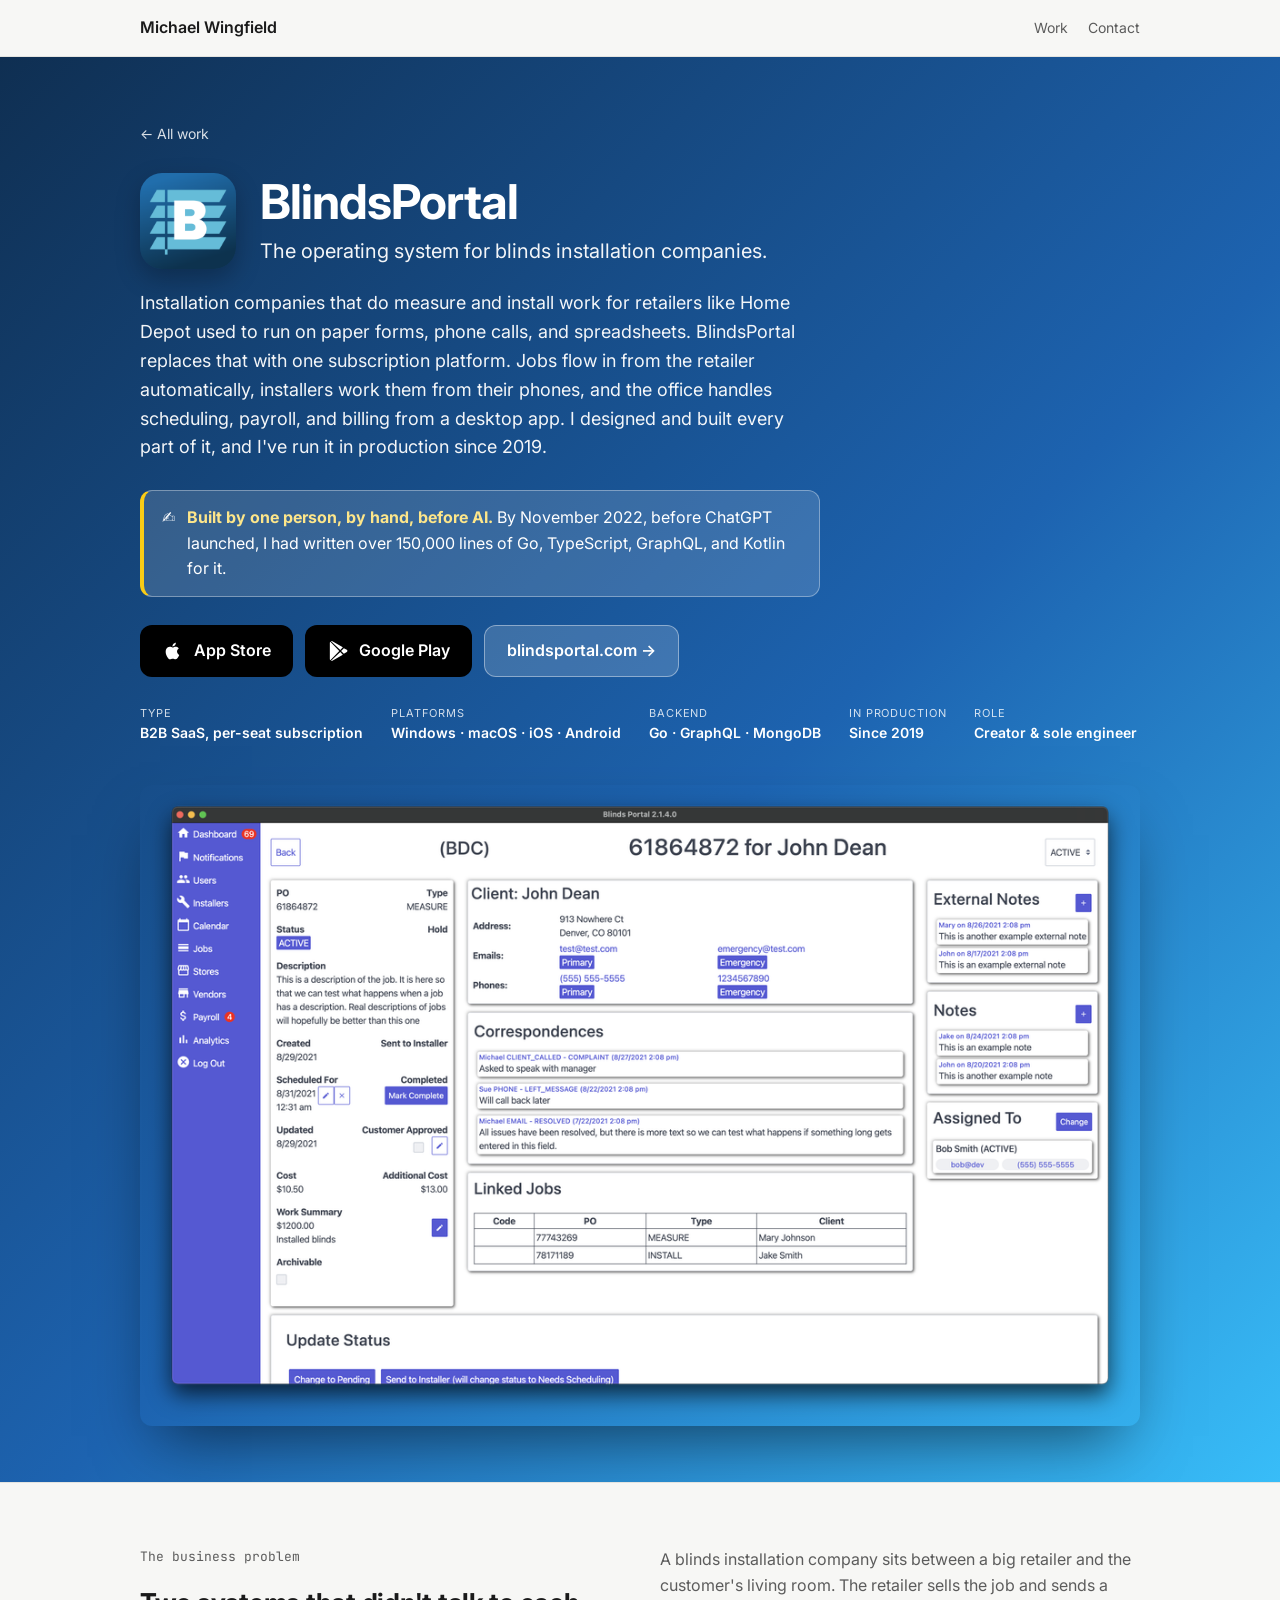
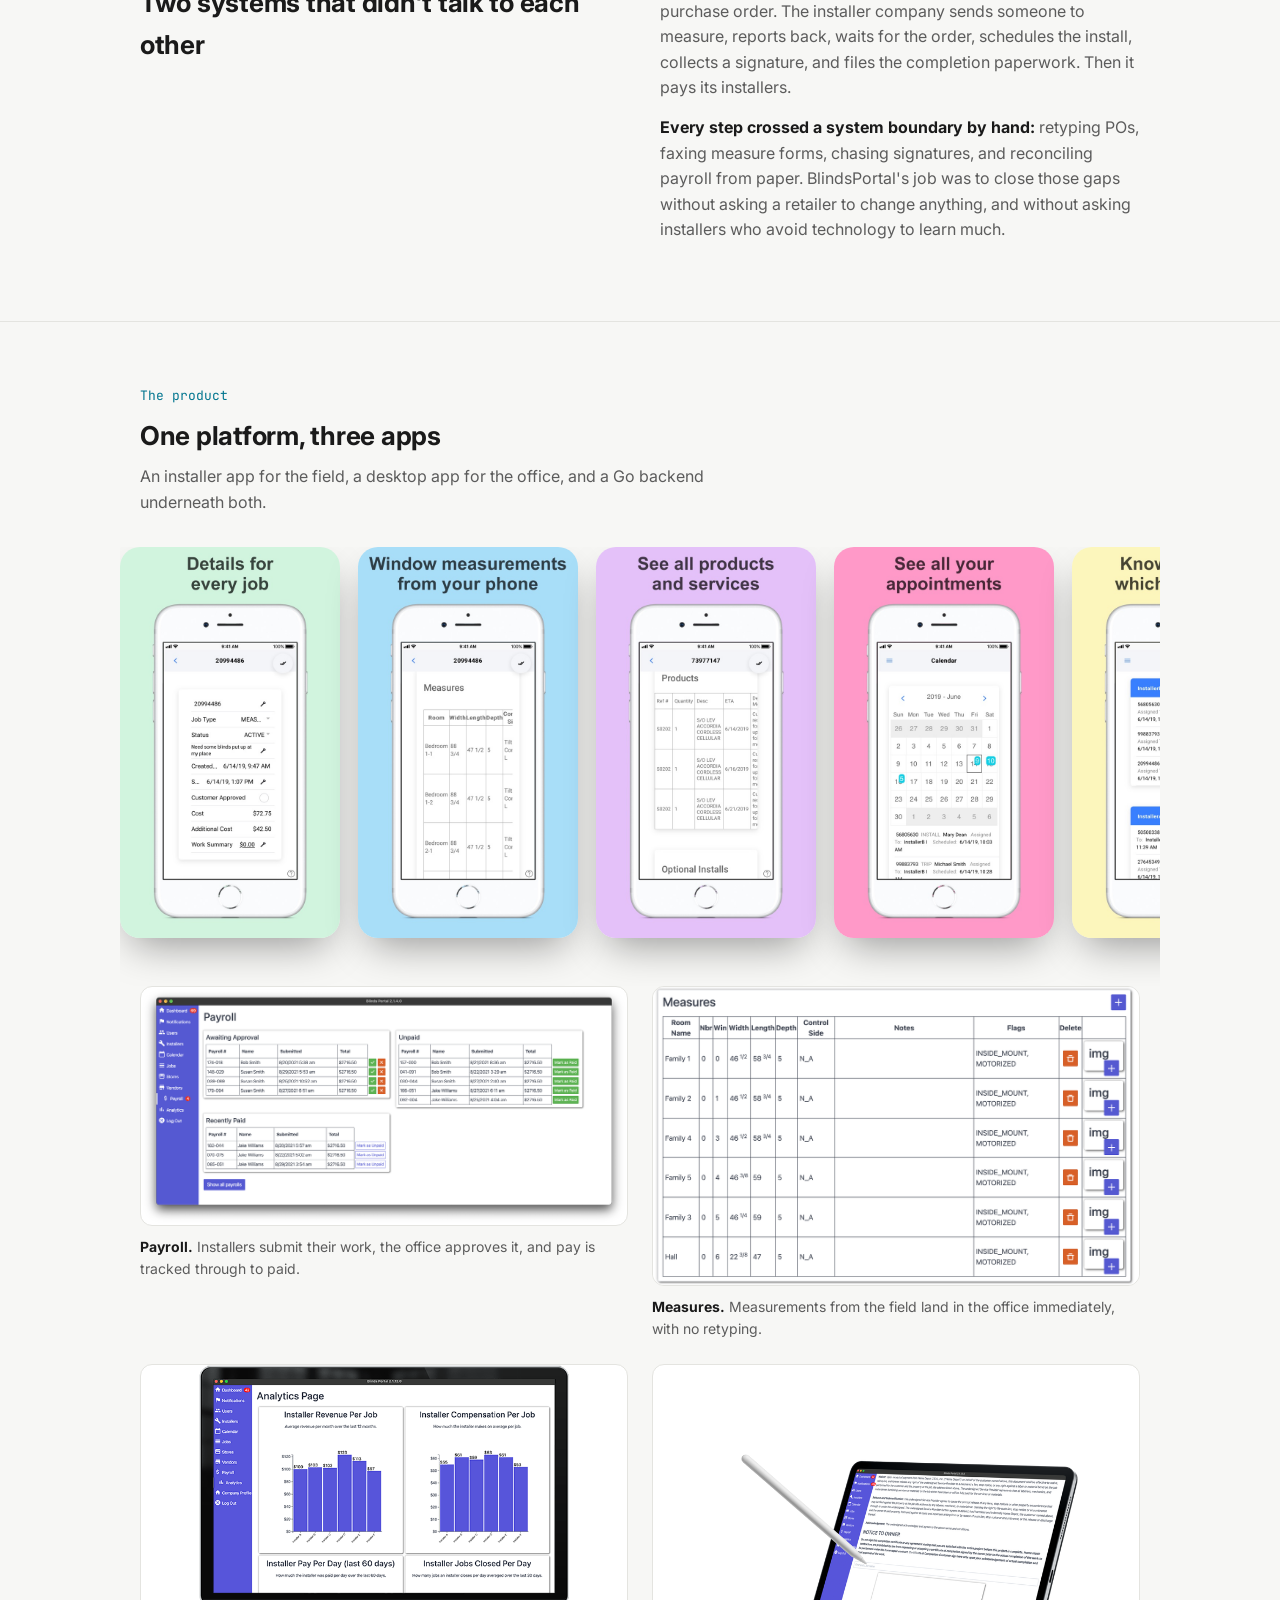
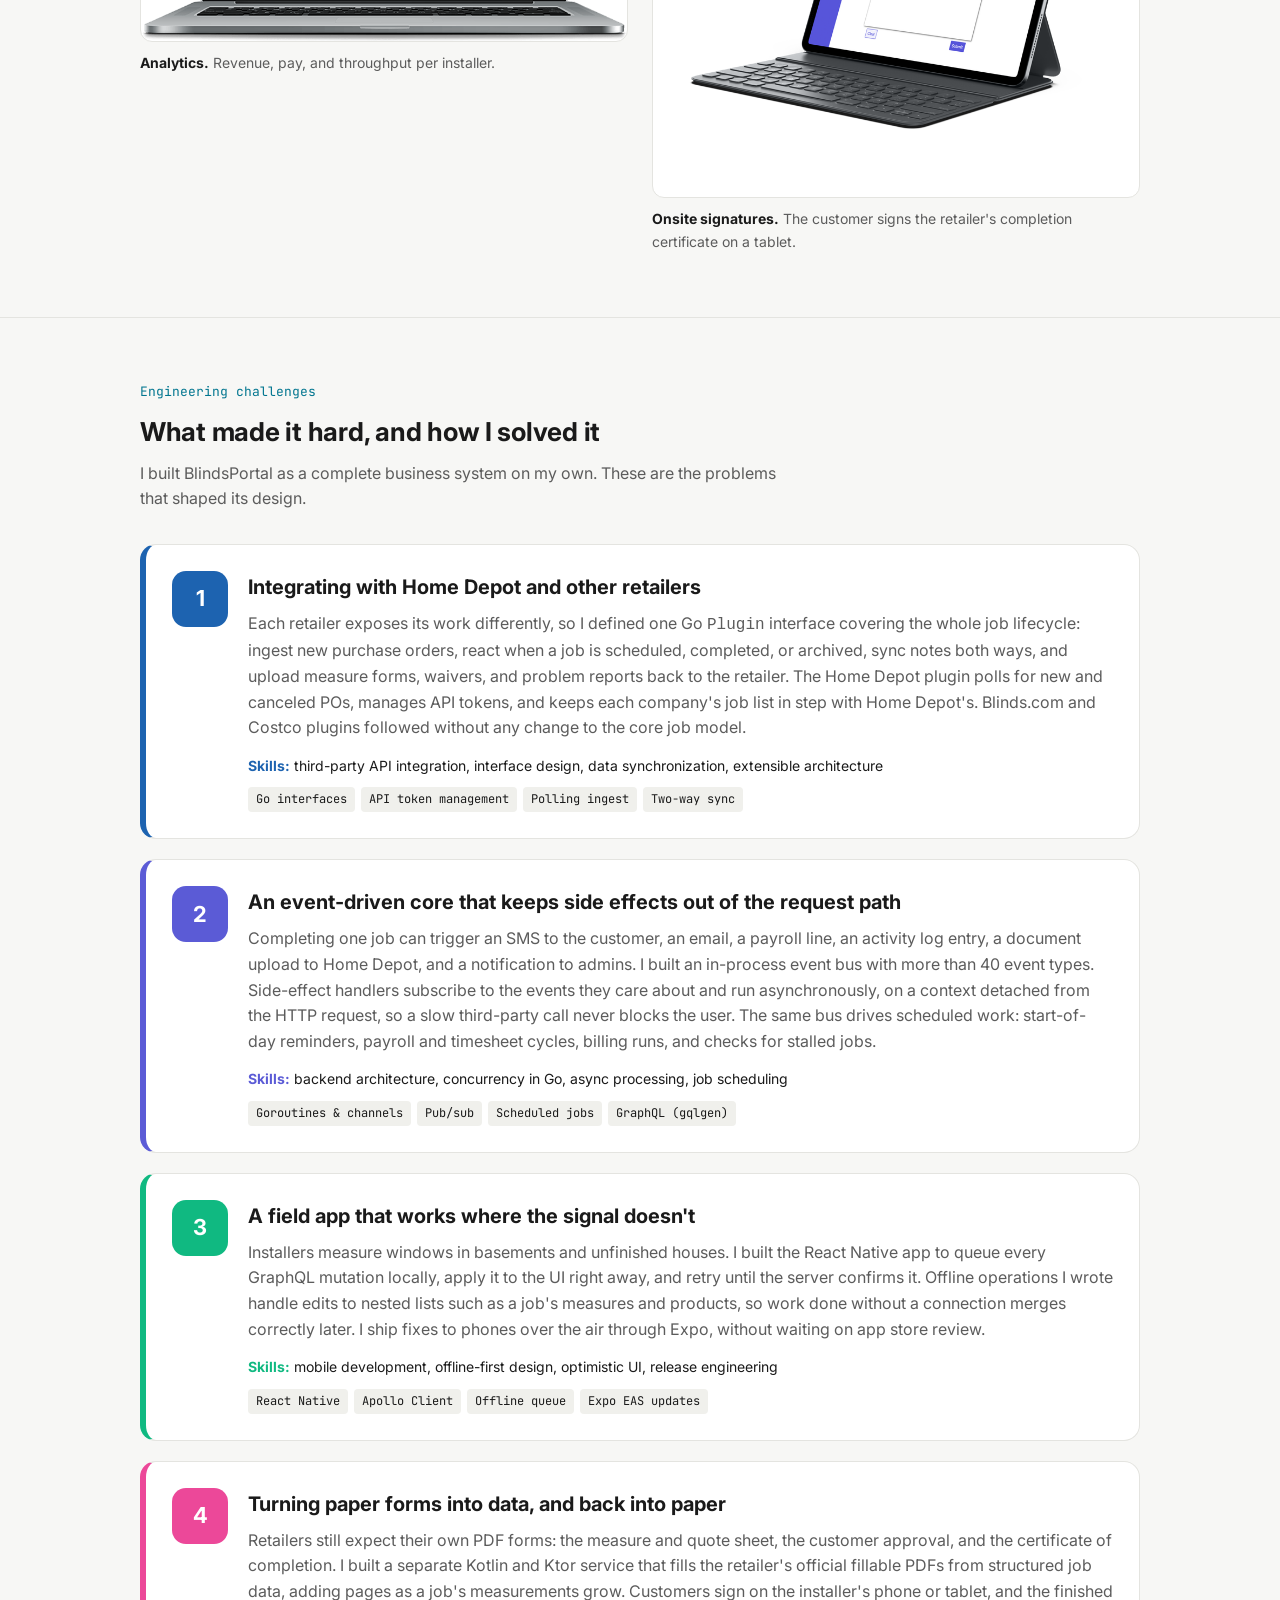
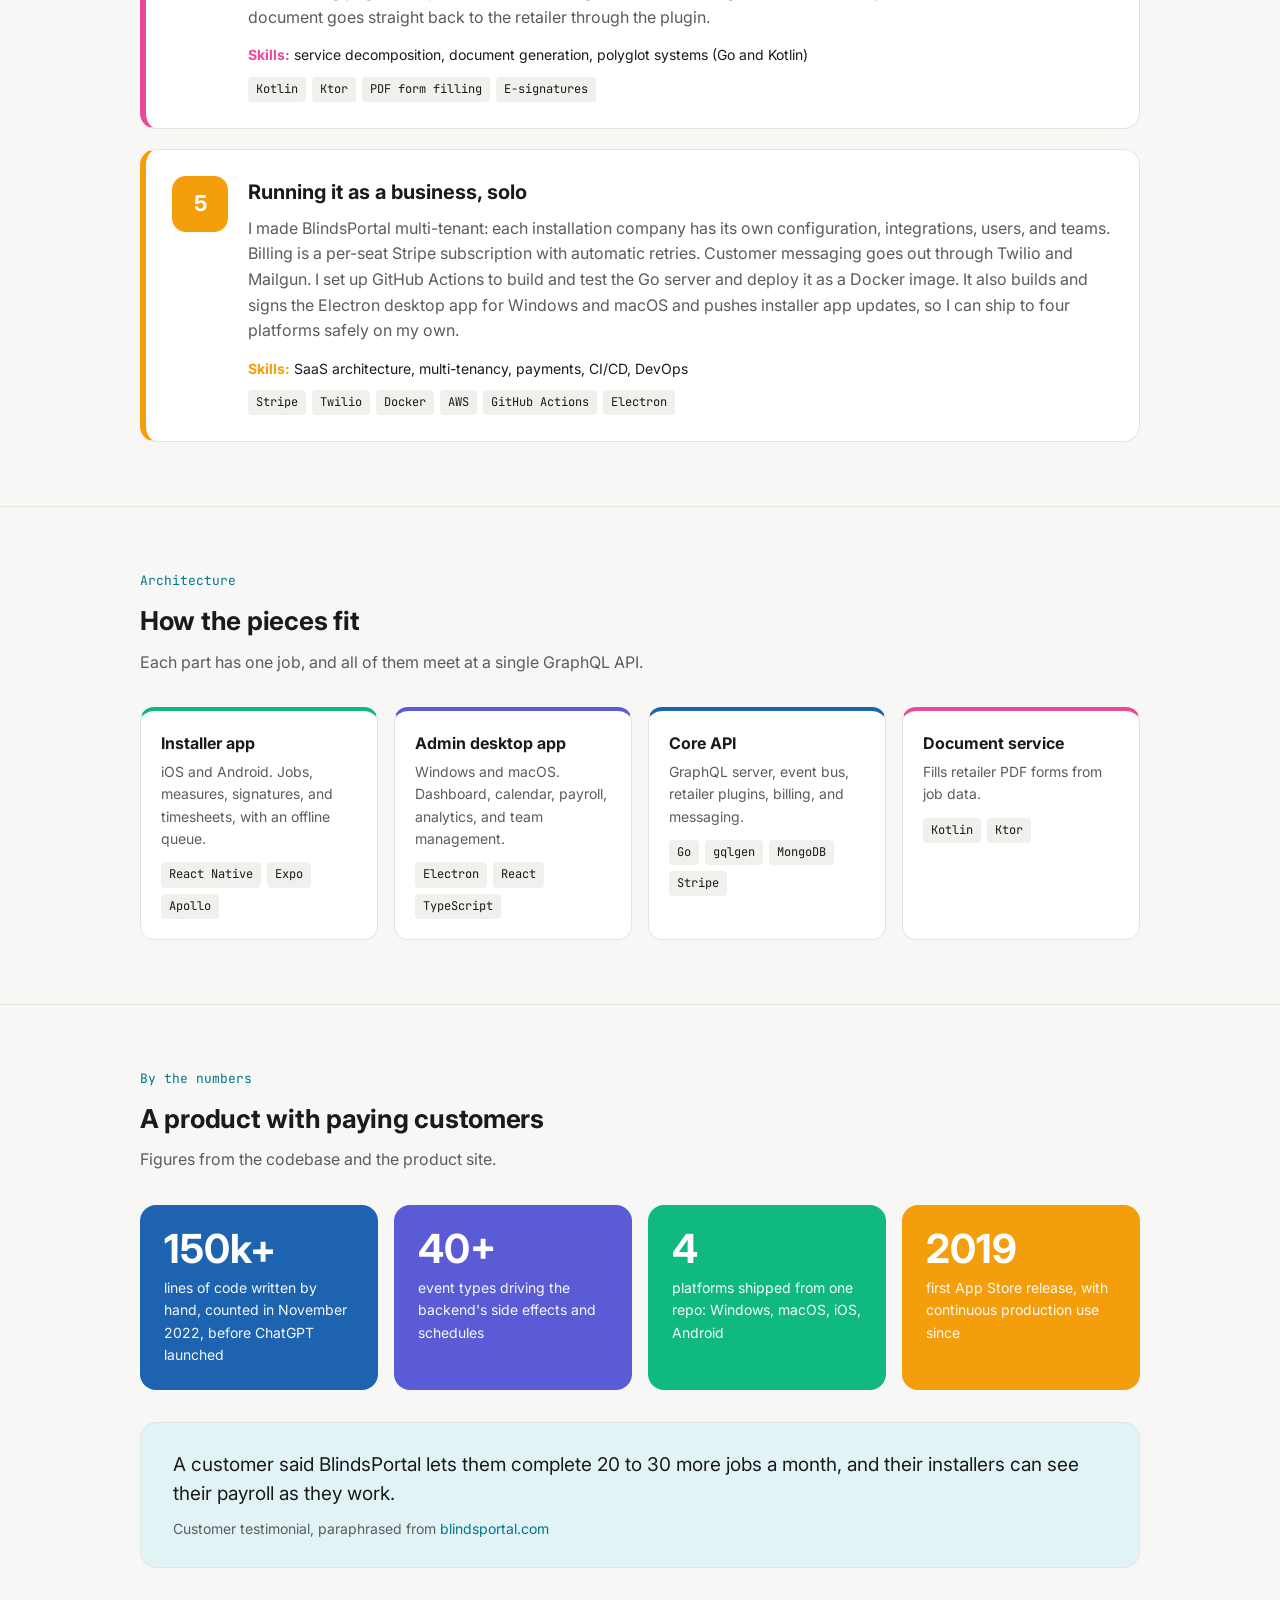
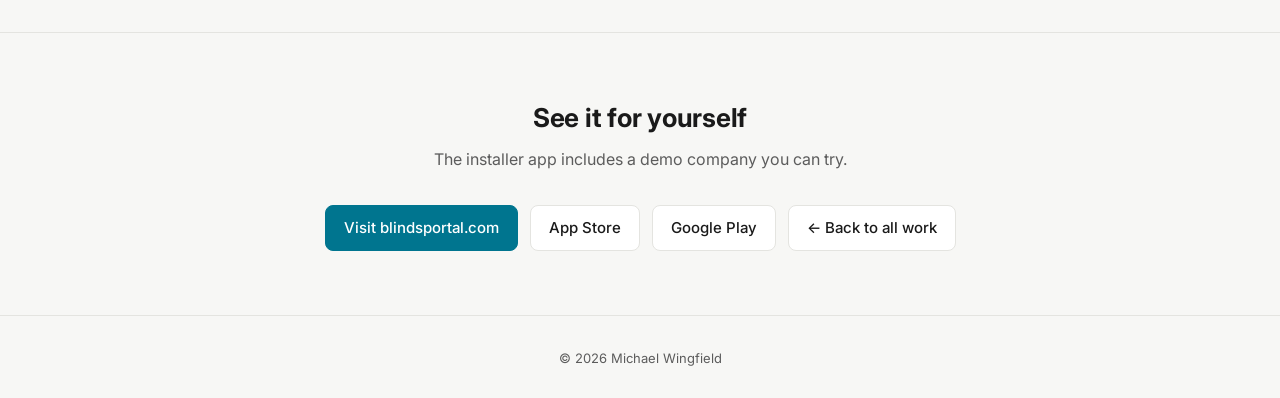
==== commit bc94387c: "Call out that BlindsPortal was built solo before AI tools Co-Authored-By: Claude Opus 5.5 <noreply@a" ====
--- a/projects/blindsportal.html
+++ b/projects/blindsportal.html
@@ -26,6 +26,14 @@
     }
     .hero-desktop { max-width: 1040px; margin: 0 auto; padding: 0 20px 56px; }
     .hero-desktop img { border-radius: 12px; box-shadow: 0 30px 60px -20px rgba(0,0,0,.55); }
+    .handmade {
+      display: flex; gap: 12px; align-items: flex-start;
+      max-width: 680px; margin: 0 0 28px; padding: 14px 18px;
+      background: rgba(255,255,255,.14); border: 1px solid rgba(255,255,255,.35);
+      border-left: 4px solid #facc15; border-radius: 12px;
+      font-size: 16px;
+    }
+    .handmade strong { color: #fde68a; }
     .quote {
       margin: 0; padding: 28px 32px; border-radius: 16px;
       background: var(--accent-soft); border: 1px solid var(--border);
@@ -61,6 +69,11 @@
         subscription platform. Jobs flow in from the retailer automatically, installers work them from
         their phones, and the office handles scheduling, payroll, and billing from a desktop app. I
         designed and built every part of it, and I've run it in production since 2019.
+      </p>
+      <p class="handmade">
+        <span aria-hidden="true">✍️</span>
+        <span><strong>Built by one person, by hand, before AI.</strong> By November 2022, before ChatGPT
+        launched, I had written over 150,000 lines of Go, TypeScript, GraphQL, and Kotlin for it.</span>
       </p>
       <div class="store-row">
         <a class="store-btn" href="https://apps.apple.com/us/app/blindsportal/id1464214548">
@@ -274,7 +287,7 @@
       <h2>A product with paying customers</h2>
       <p class="section-sub">Figures from the codebase and the product site.</p>
       <div class="stats">
-        <div class="stat" style="background: var(--bp-blue)"><div class="big">150k+</div><p>lines of code across Go, TypeScript, GraphQL, and Kotlin</p></div>
+        <div class="stat" style="background: var(--bp-blue)"><div class="big">150k+</div><p>lines of code written by hand, counted in November 2022, before ChatGPT launched</p></div>
         <div class="stat" style="background: var(--bp-indigo)"><div class="big">40+</div><p>event types driving the backend's side effects and schedules</p></div>
         <div class="stat" style="background: var(--bp-green)"><div class="big">4</div><p>platforms shipped from one repo: Windows, macOS, iOS, Android</p></div>
         <div class="stat" style="background: var(--bp-amber)"><div class="big">2019</div><p>first App Store release, with continuous production use since</p></div>
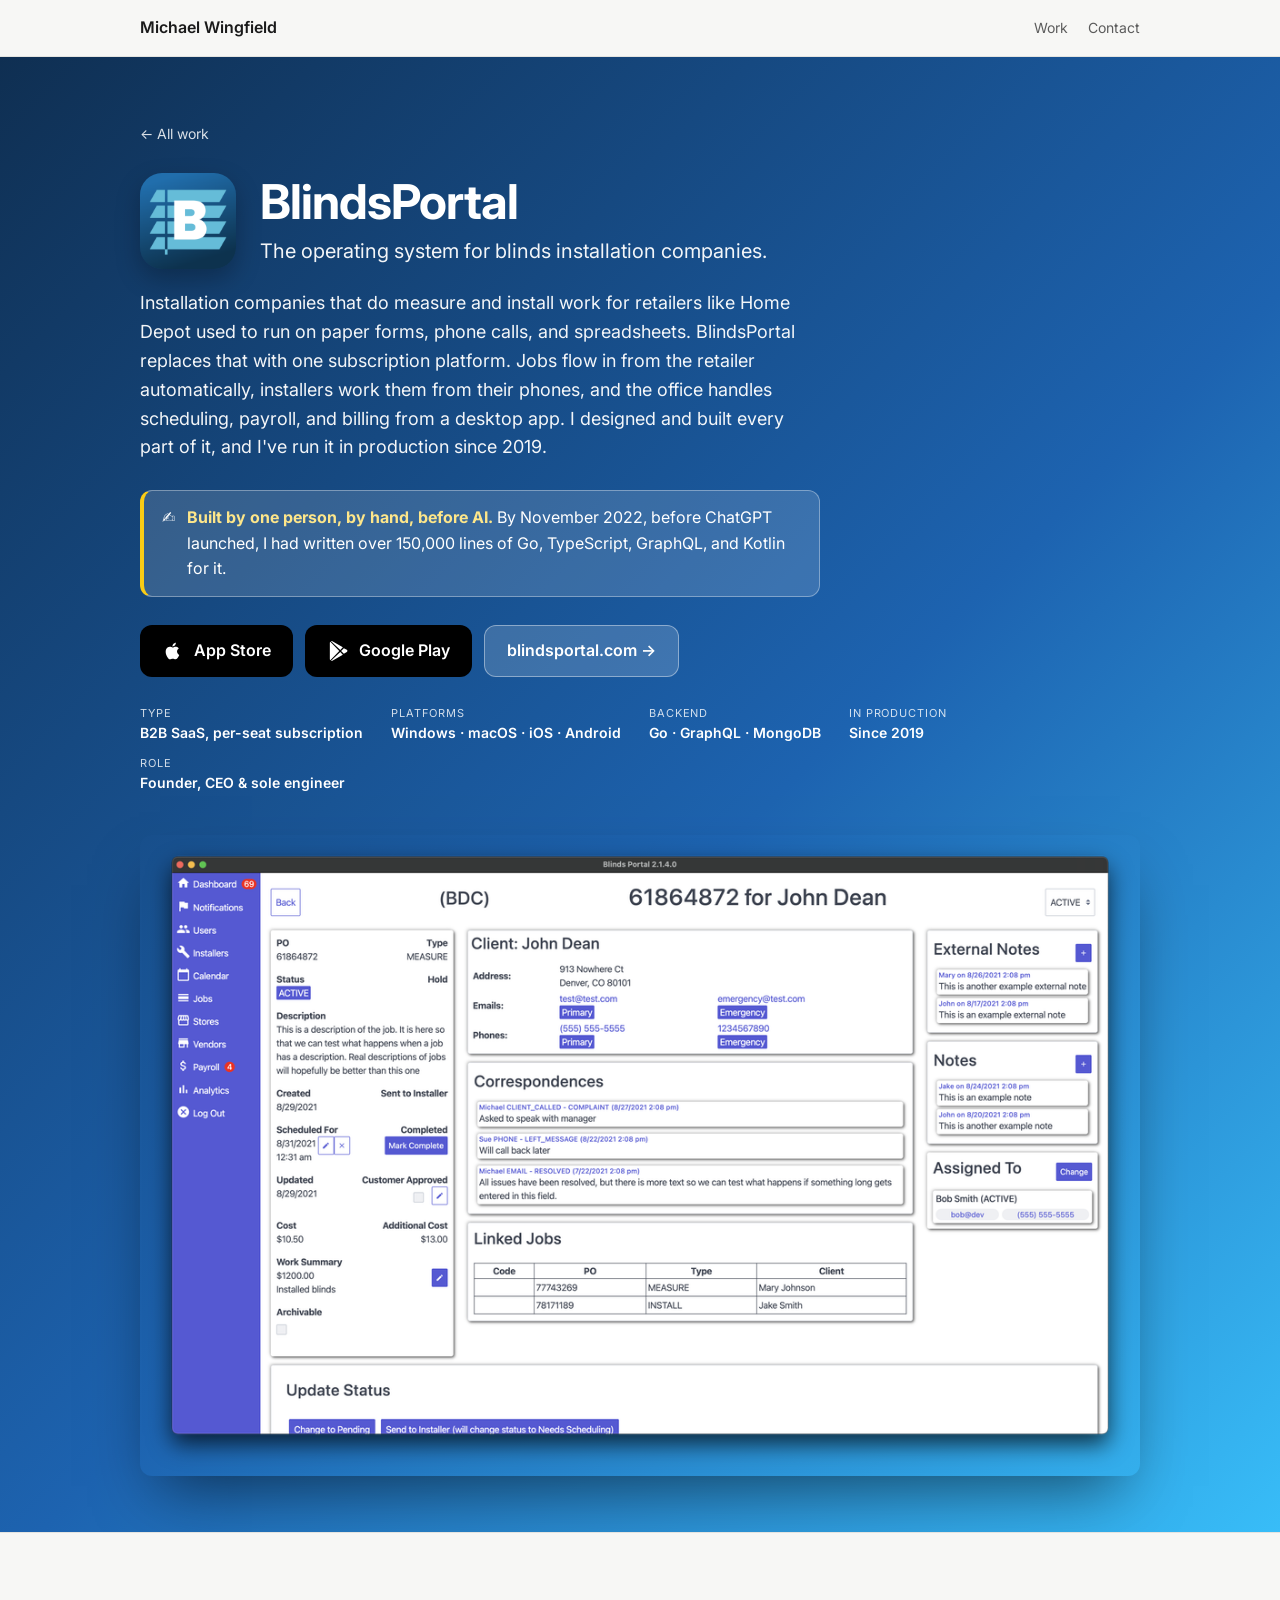
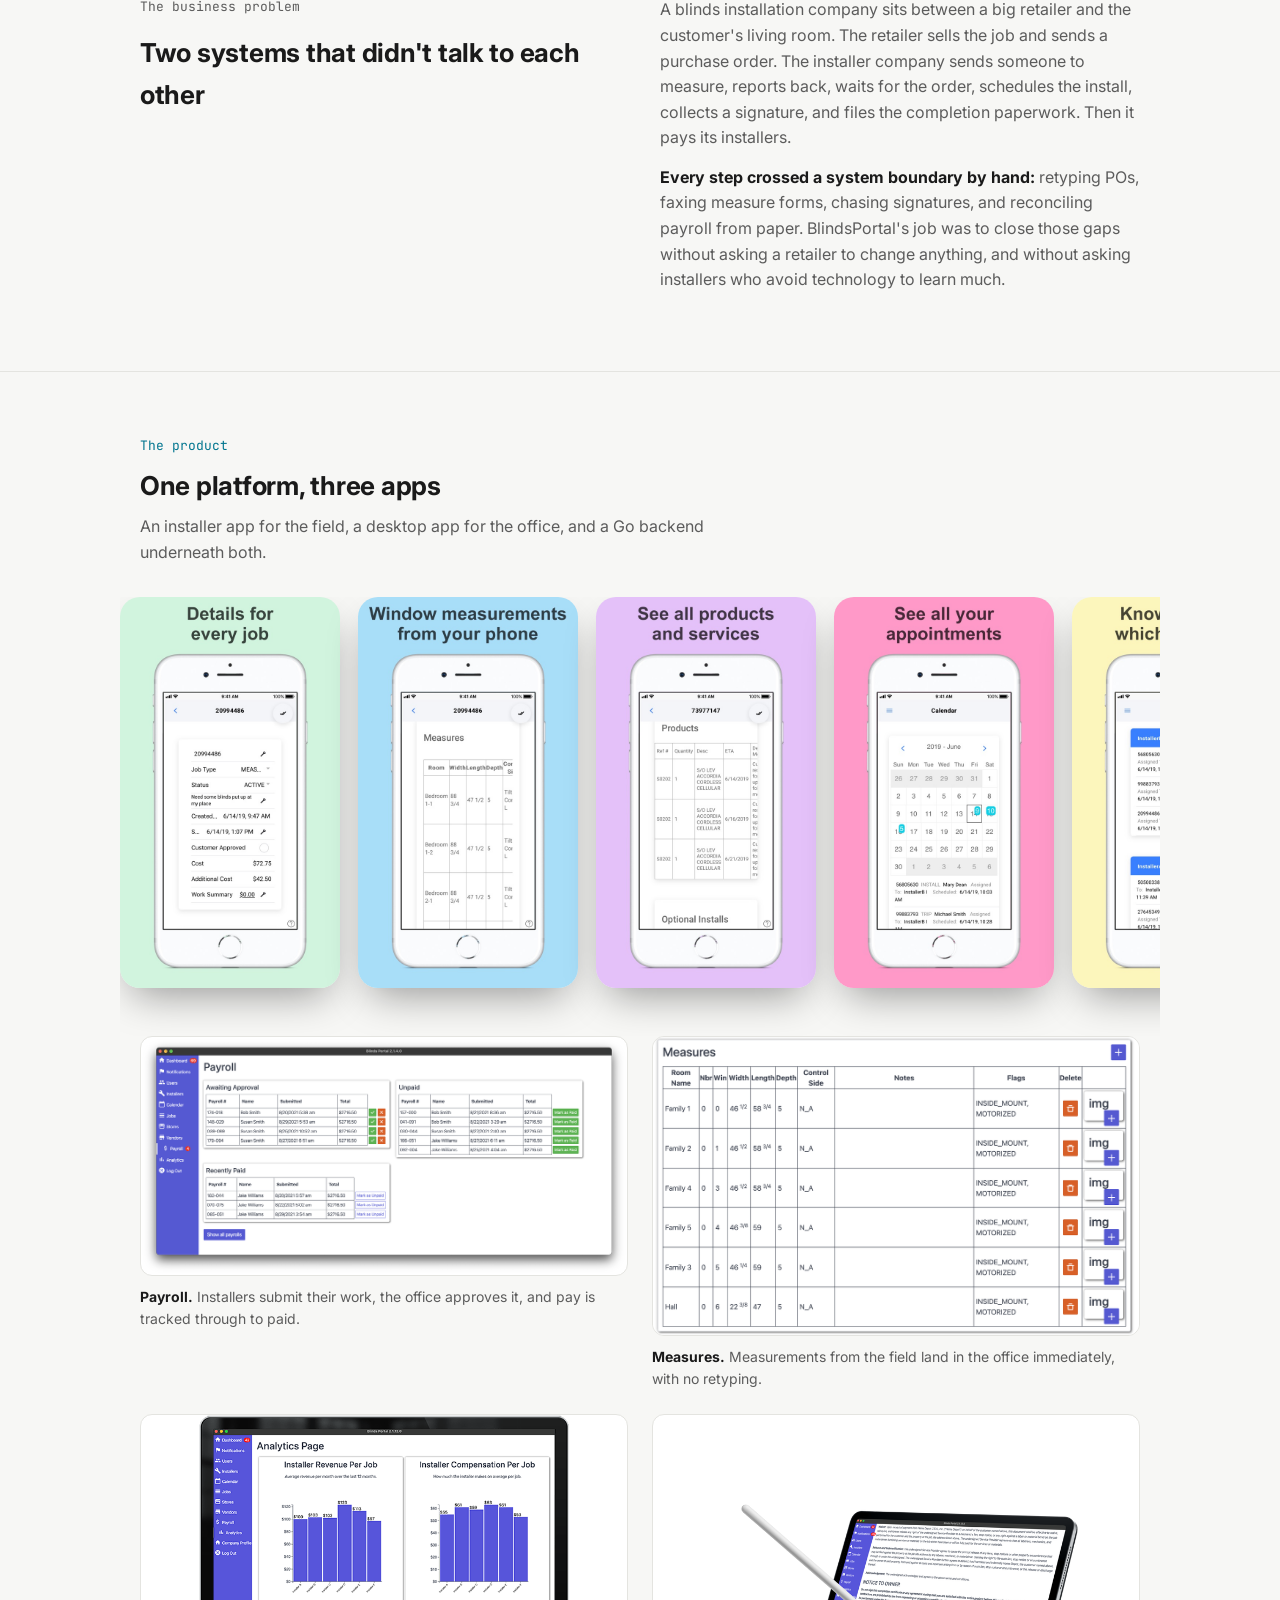
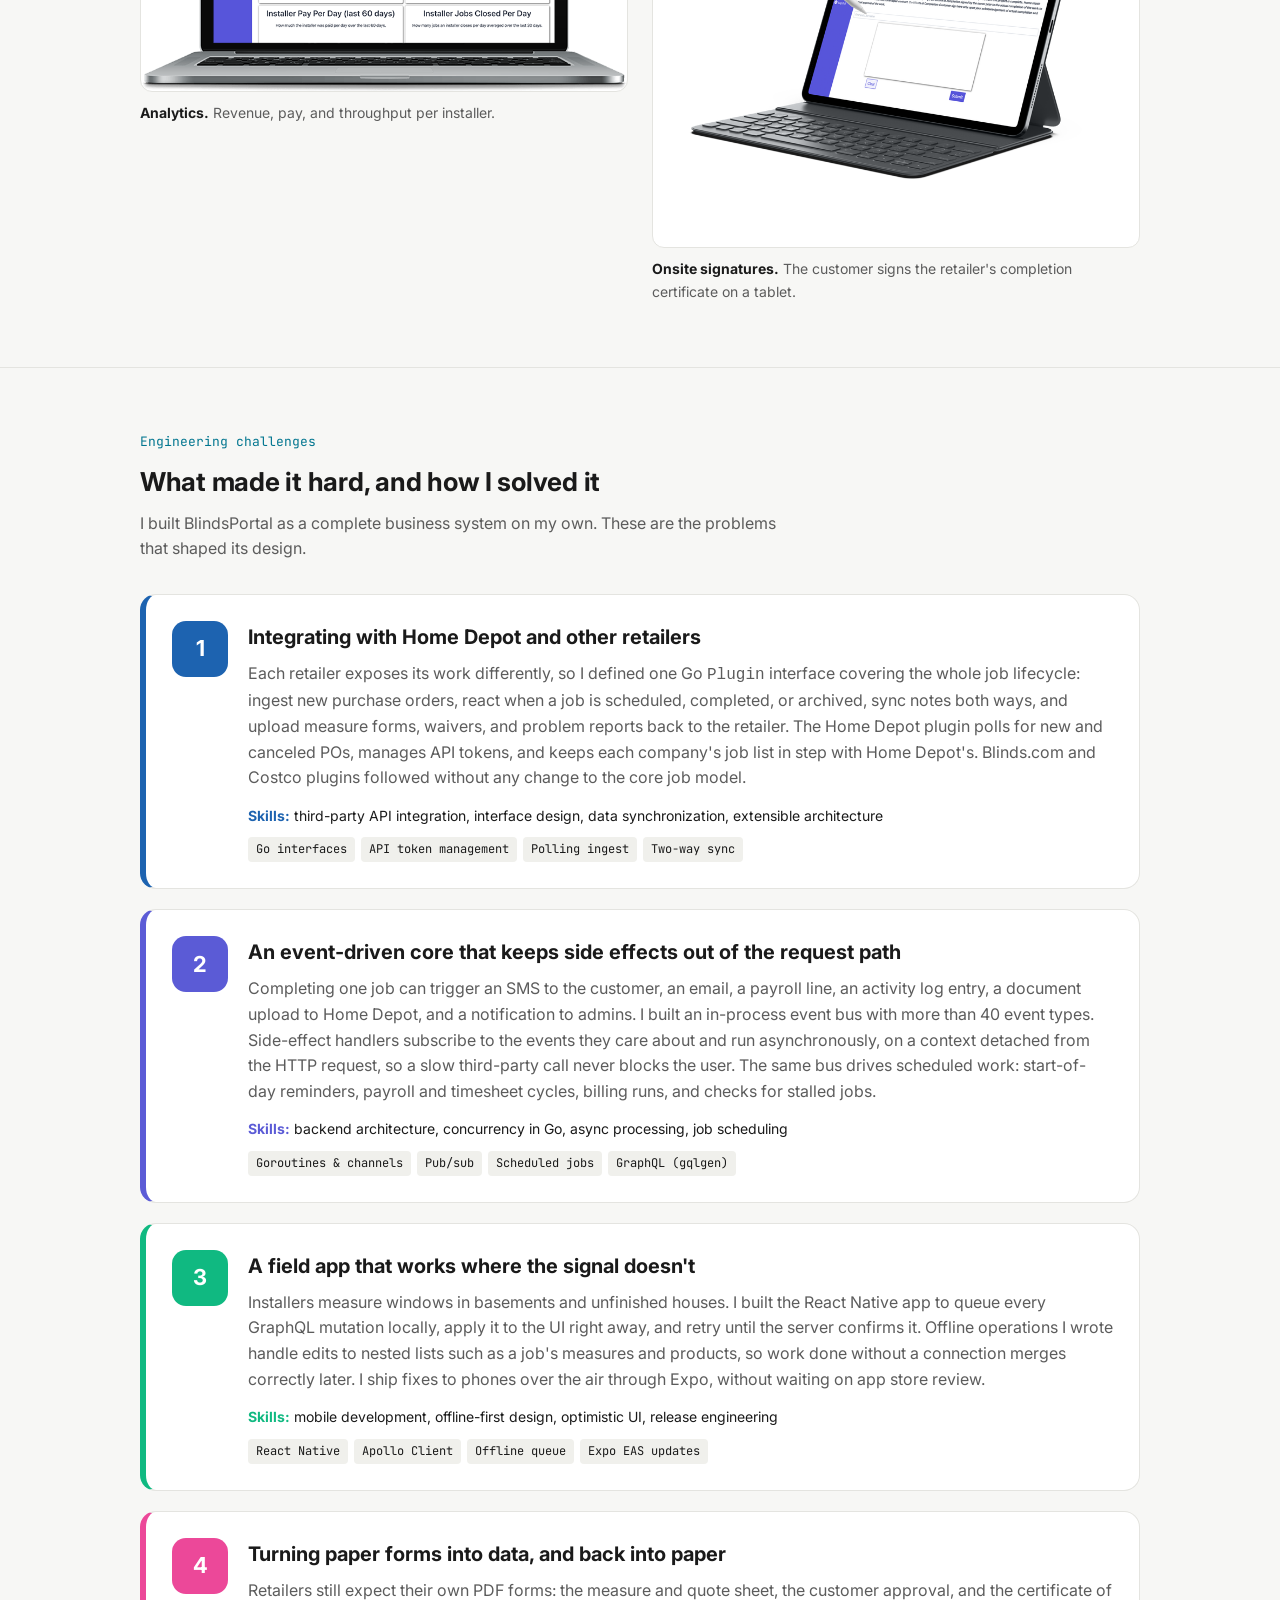
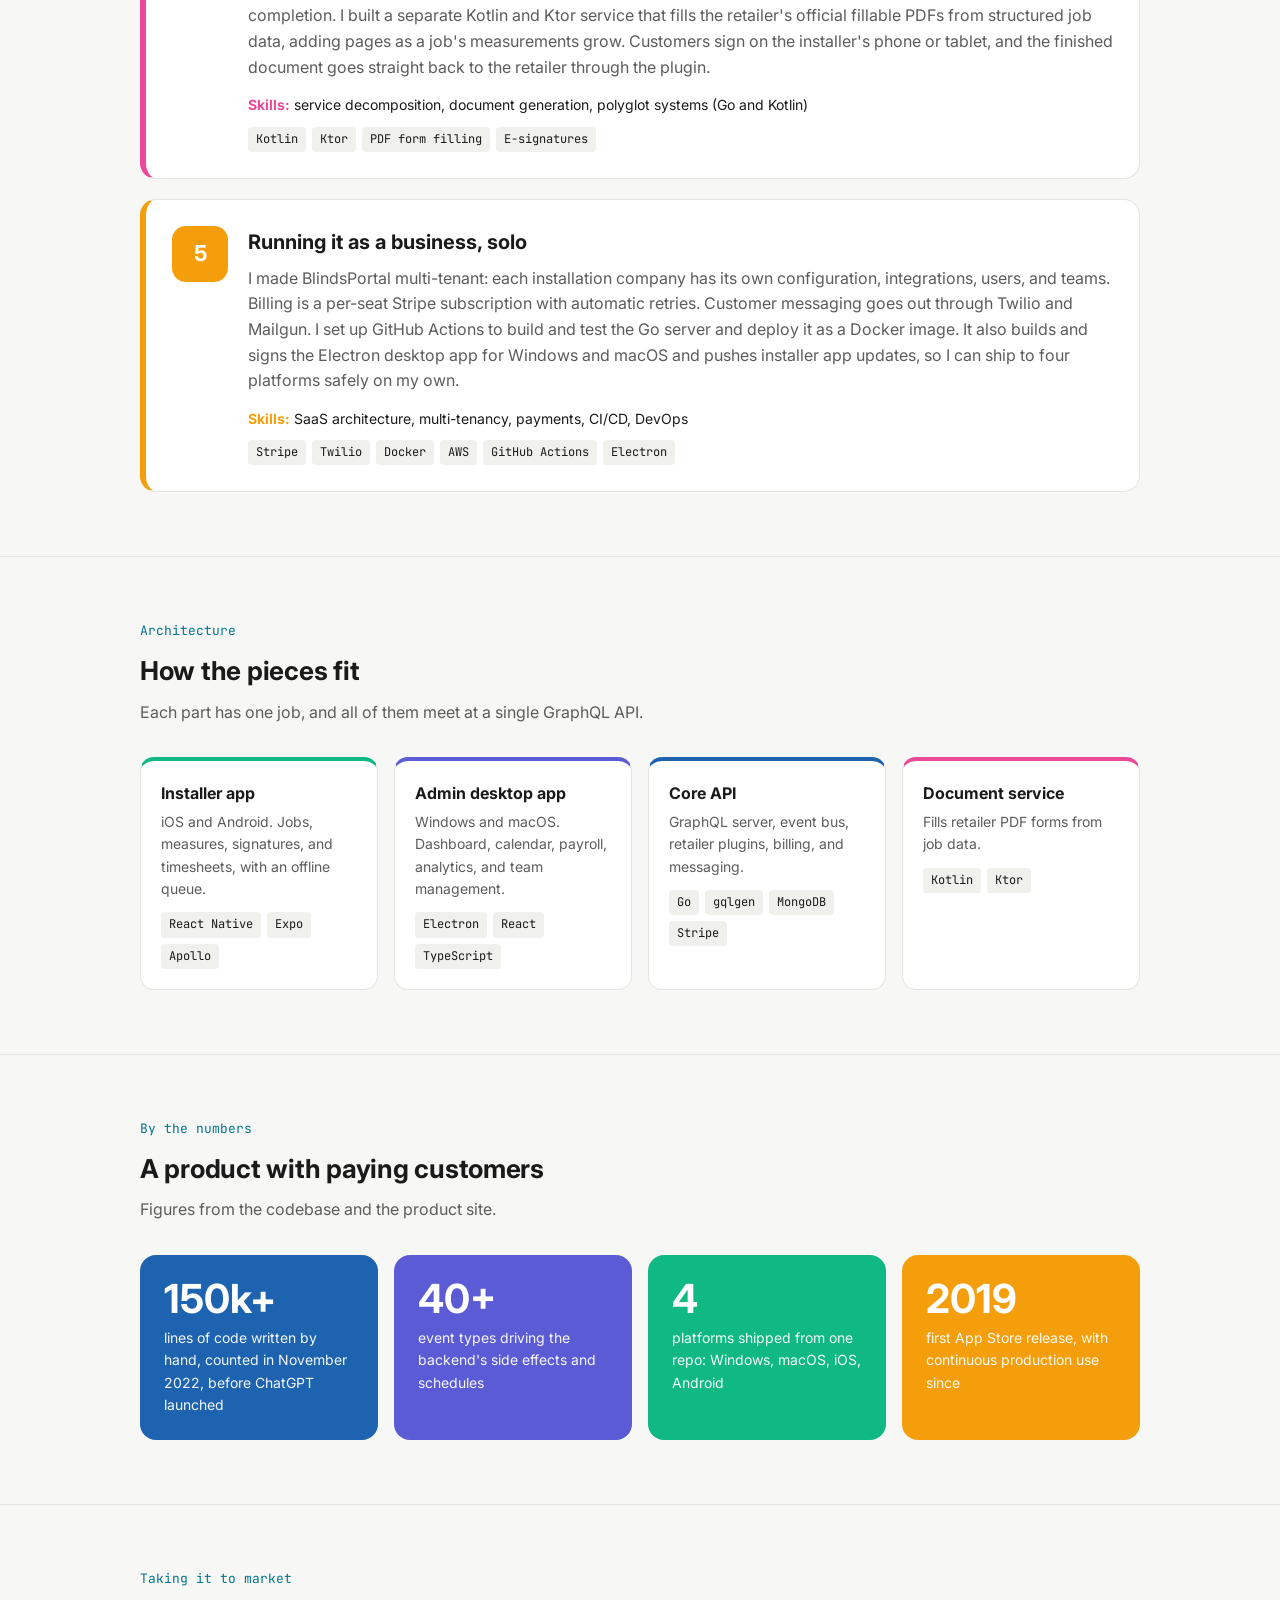
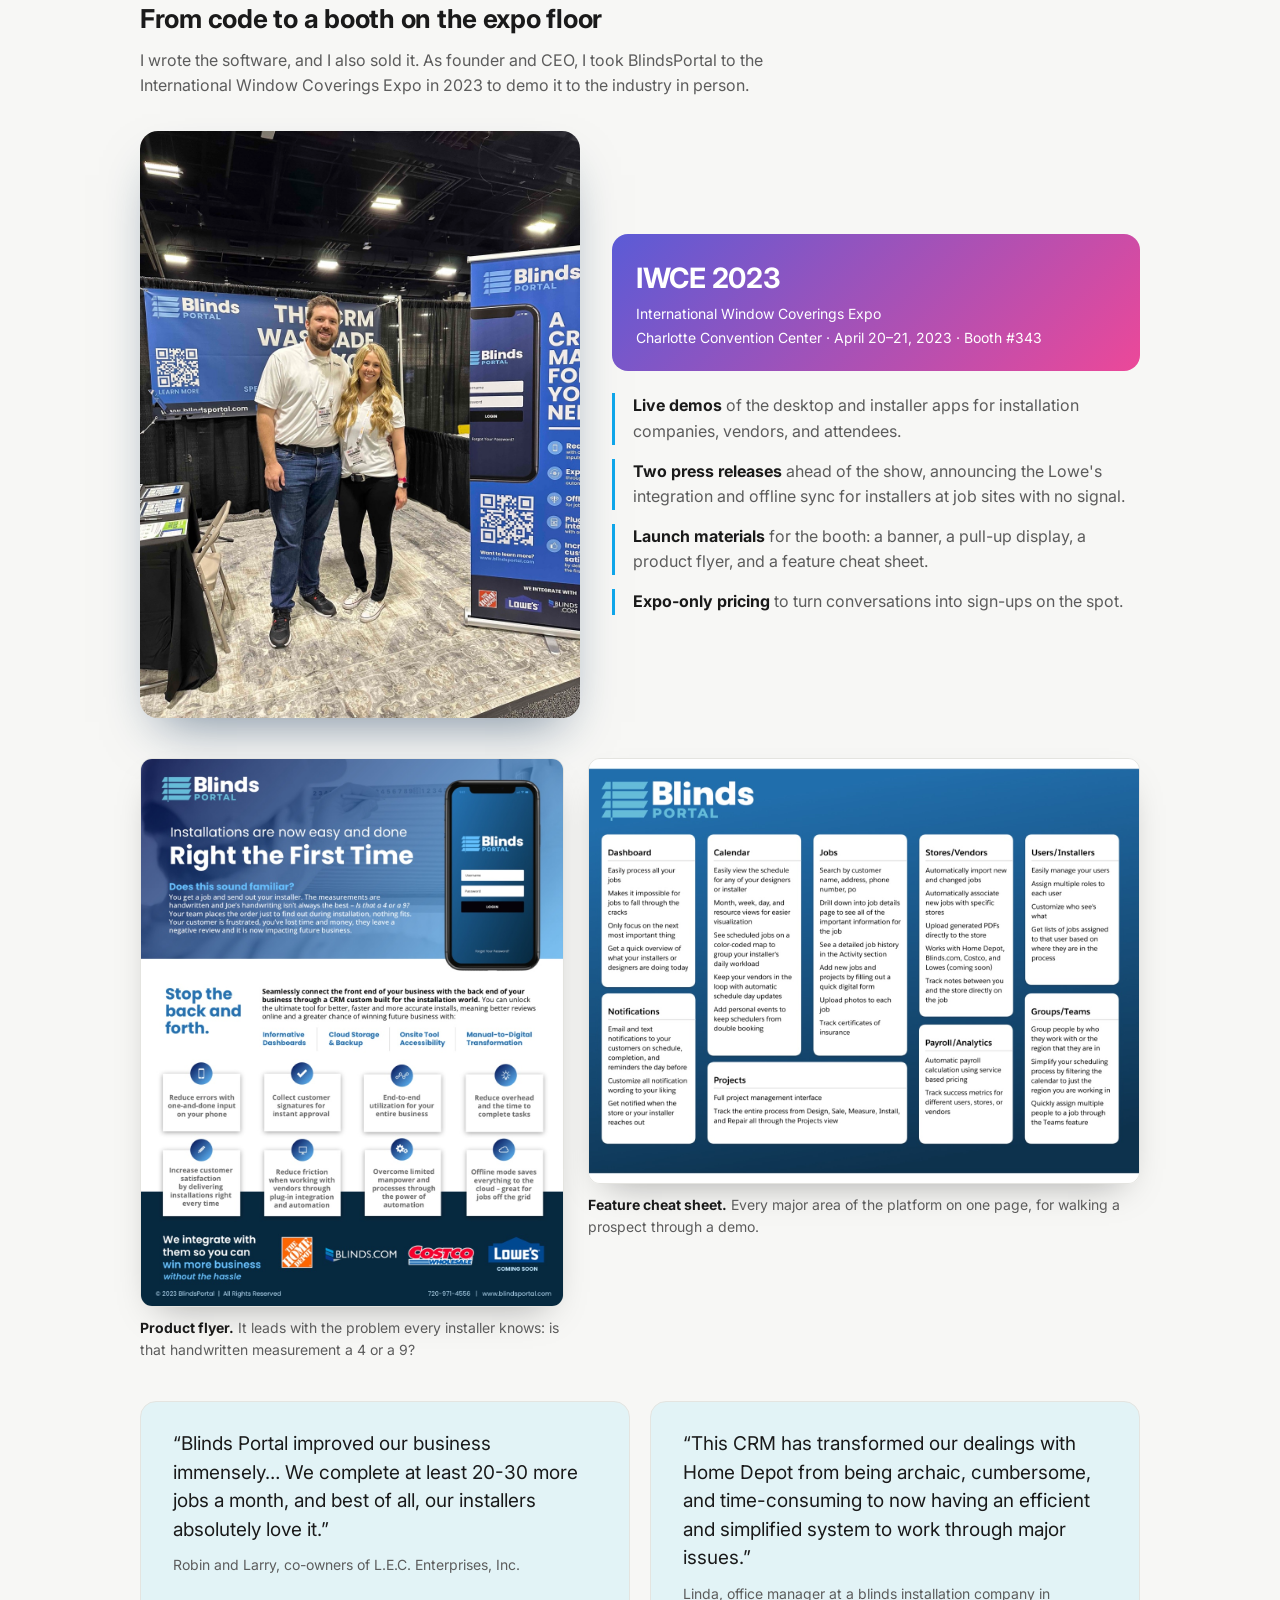
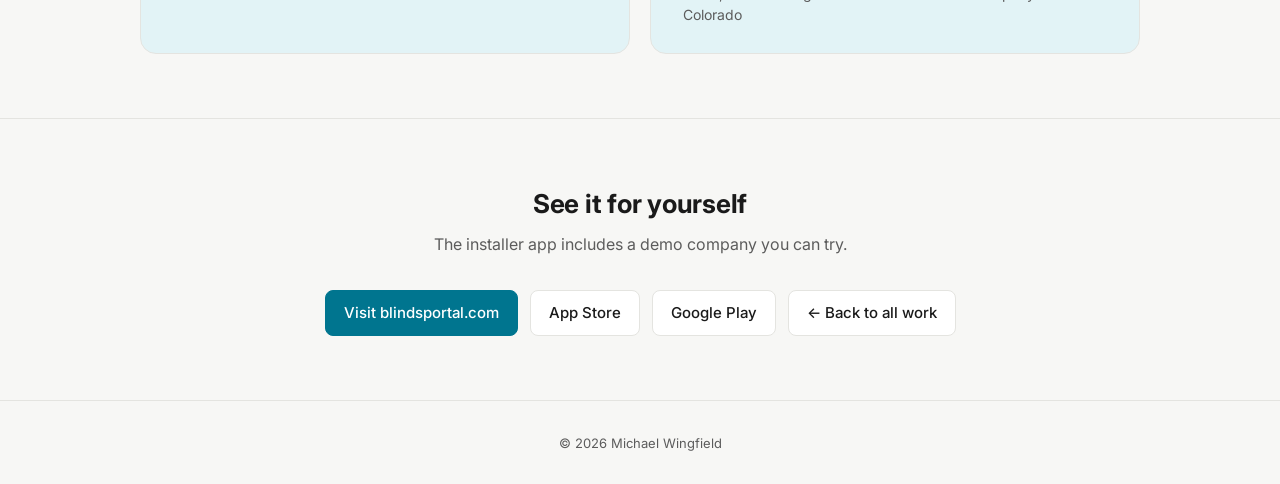
==== commit 81a0c782: "Add IWCE 2023 go-to-market section to BlindsPortal case study Add the booth photo, product flyer, fe" ====
--- a/projects/blindsportal.html
+++ b/projects/blindsportal.html
@@ -40,6 +40,28 @@
       font-size: 19px; line-height: 1.5;
     }
     .quote cite { display: block; margin-top: 10px; font-size: 14px; font-style: normal; color: var(--muted); }
+
+    .market-grid { display: grid; grid-template-columns: 5fr 6fr; gap: 32px; align-items: center; margin-bottom: 40px; }
+    .market-grid .booth { margin: 0; }
+    .market-grid .booth img { border-radius: 18px; box-shadow: 0 24px 50px -20px rgba(15,47,82,.55); }
+    .event-card {
+      display: grid; gap: 2px; padding: 22px 24px; border-radius: 16px; margin-bottom: 22px;
+      color: #fff; background: linear-gradient(135deg, var(--bp-indigo), var(--bp-pink));
+      font-size: 14px;
+    }
+    .event-card .event-name { font-size: 28px; font-weight: 700; letter-spacing: -0.01em; }
+    .market-points { list-style: none; margin: 0; padding: 0; display: grid; gap: 14px; }
+    .market-points li { padding-left: 18px; border-left: 3px solid var(--bp-sky); color: var(--muted); }
+    .market-points b { color: var(--text); }
+    .collateral { display: grid; grid-template-columns: 1fr 1.3fr; gap: 24px; align-items: start; margin-bottom: 40px; }
+    .collateral figure { margin: 0; }
+    .collateral img { border-radius: 12px; border: 1px solid var(--border); box-shadow: 0 16px 36px -18px rgba(0,0,0,.35); }
+    .collateral figcaption { font-size: 14px; color: var(--muted); margin-top: 10px; }
+    .collateral figcaption b { color: var(--text); }
+    .quotes { display: grid; grid-template-columns: 1fr 1fr; gap: 20px; }
+    @media (max-width: 760px) {
+      .market-grid, .collateral, .quotes { grid-template-columns: 1fr; }
+    }
   </style>
 </head>
 <body>
@@ -91,7 +113,7 @@
         <li><span>Platforms</span><strong>Windows · macOS · iOS · Android</strong></li>
         <li><span>Backend</span><strong>Go · GraphQL · MongoDB</strong></li>
         <li><span>In production</span><strong>Since 2019</strong></li>
-        <li><span>Role</span><strong>Creator &amp; sole engineer</strong></li>
+        <li><span>Role</span><strong>Founder, CEO &amp; sole engineer</strong></li>
       </ul>
     </div>
     <div class="hero-desktop">
@@ -292,10 +314,60 @@
         <div class="stat" style="background: var(--bp-green)"><div class="big">4</div><p>platforms shipped from one repo: Windows, macOS, iOS, Android</p></div>
         <div class="stat" style="background: var(--bp-amber)"><div class="big">2019</div><p>first App Store release, with continuous production use since</p></div>
       </div>
-      <blockquote class="quote" style="margin-top:32px">
-        A customer said BlindsPortal lets them complete 20 to 30 more jobs a month, and their installers can see their payroll as they work.
-        <cite>Customer testimonial, paraphrased from <a href="https://www.blindsportal.com">blindsportal.com</a></cite>
-      </blockquote>
+    </div>
+  </section>
+
+  <section class="market">
+    <div class="wrap">
+      <p class="eyebrow">Taking it to market</p>
+      <h2>From code to a booth on the expo floor</h2>
+      <p class="section-sub">
+        I wrote the software, and I also sold it. As founder and CEO, I took BlindsPortal to the
+        International Window Coverings Expo in 2023 to demo it to the industry in person.
+      </p>
+
+      <div class="market-grid">
+        <figure class="booth">
+          <img src="../assets/blindsportal/iwce_2023.jpg" alt="Michael Wingfield at the BlindsPortal booth at IWCE 2023, with the BlindsPortal banner and pull-up display" loading="lazy">
+        </figure>
+        <div class="market-copy">
+          <div class="event-card">
+            <span class="event-name">IWCE 2023</span>
+            <span>International Window Coverings Expo</span>
+            <span>Charlotte Convention Center · April 20–21, 2023 · Booth #343</span>
+          </div>
+          <ul class="market-points">
+            <li><b>Live demos</b> of the desktop and installer apps for installation companies, vendors, and attendees.</li>
+            <li><b>Two press releases</b> ahead of the show, announcing the Lowe's integration and offline sync for installers at job sites with no signal.</li>
+            <li><b>Launch materials</b> for the booth: a banner, a pull-up display, a product flyer, and a feature cheat sheet.</li>
+            <li><b>Expo-only pricing</b> to turn conversations into sign-ups on the spot.</li>
+          </ul>
+        </div>
+      </div>
+
+      <div class="collateral">
+        <figure>
+          <img src="../assets/blindsportal/iwce-flyer.jpg" alt="BlindsPortal product flyer: Right the First Time" loading="lazy">
+          <figcaption><b>Product flyer.</b> It leads with the problem every installer knows: is that handwritten measurement a 4 or a 9?</figcaption>
+        </figure>
+        <figure>
+          <img src="../assets/blindsportal/iwce-feature-sheet.jpg" alt="BlindsPortal feature cheat sheet covering dashboard, calendar, jobs, vendors, payroll, and teams" loading="lazy">
+          <figcaption><b>Feature cheat sheet.</b> Every major area of the platform on one page, for walking a prospect through a demo.</figcaption>
+        </figure>
+      </div>
+
+      <div class="quotes">
+        <blockquote class="quote">
+          “Blinds Portal improved our business immensely… We complete at least 20-30 more jobs a month,
+          and best of all, our installers absolutely love it.”
+          <cite>Robin and Larry, co-owners of L.E.C. Enterprises, Inc.</cite>
+        </blockquote>
+        <blockquote class="quote">
+          “This CRM has transformed our dealings with Home Depot from being archaic, cumbersome, and
+          time-consuming to now having an efficient and simplified system to work through major issues.”
+          <cite>Linda, office manager at a blinds installation company in Colorado</cite>
+        </blockquote>
+      </div>
     </div>
   </section>
 
